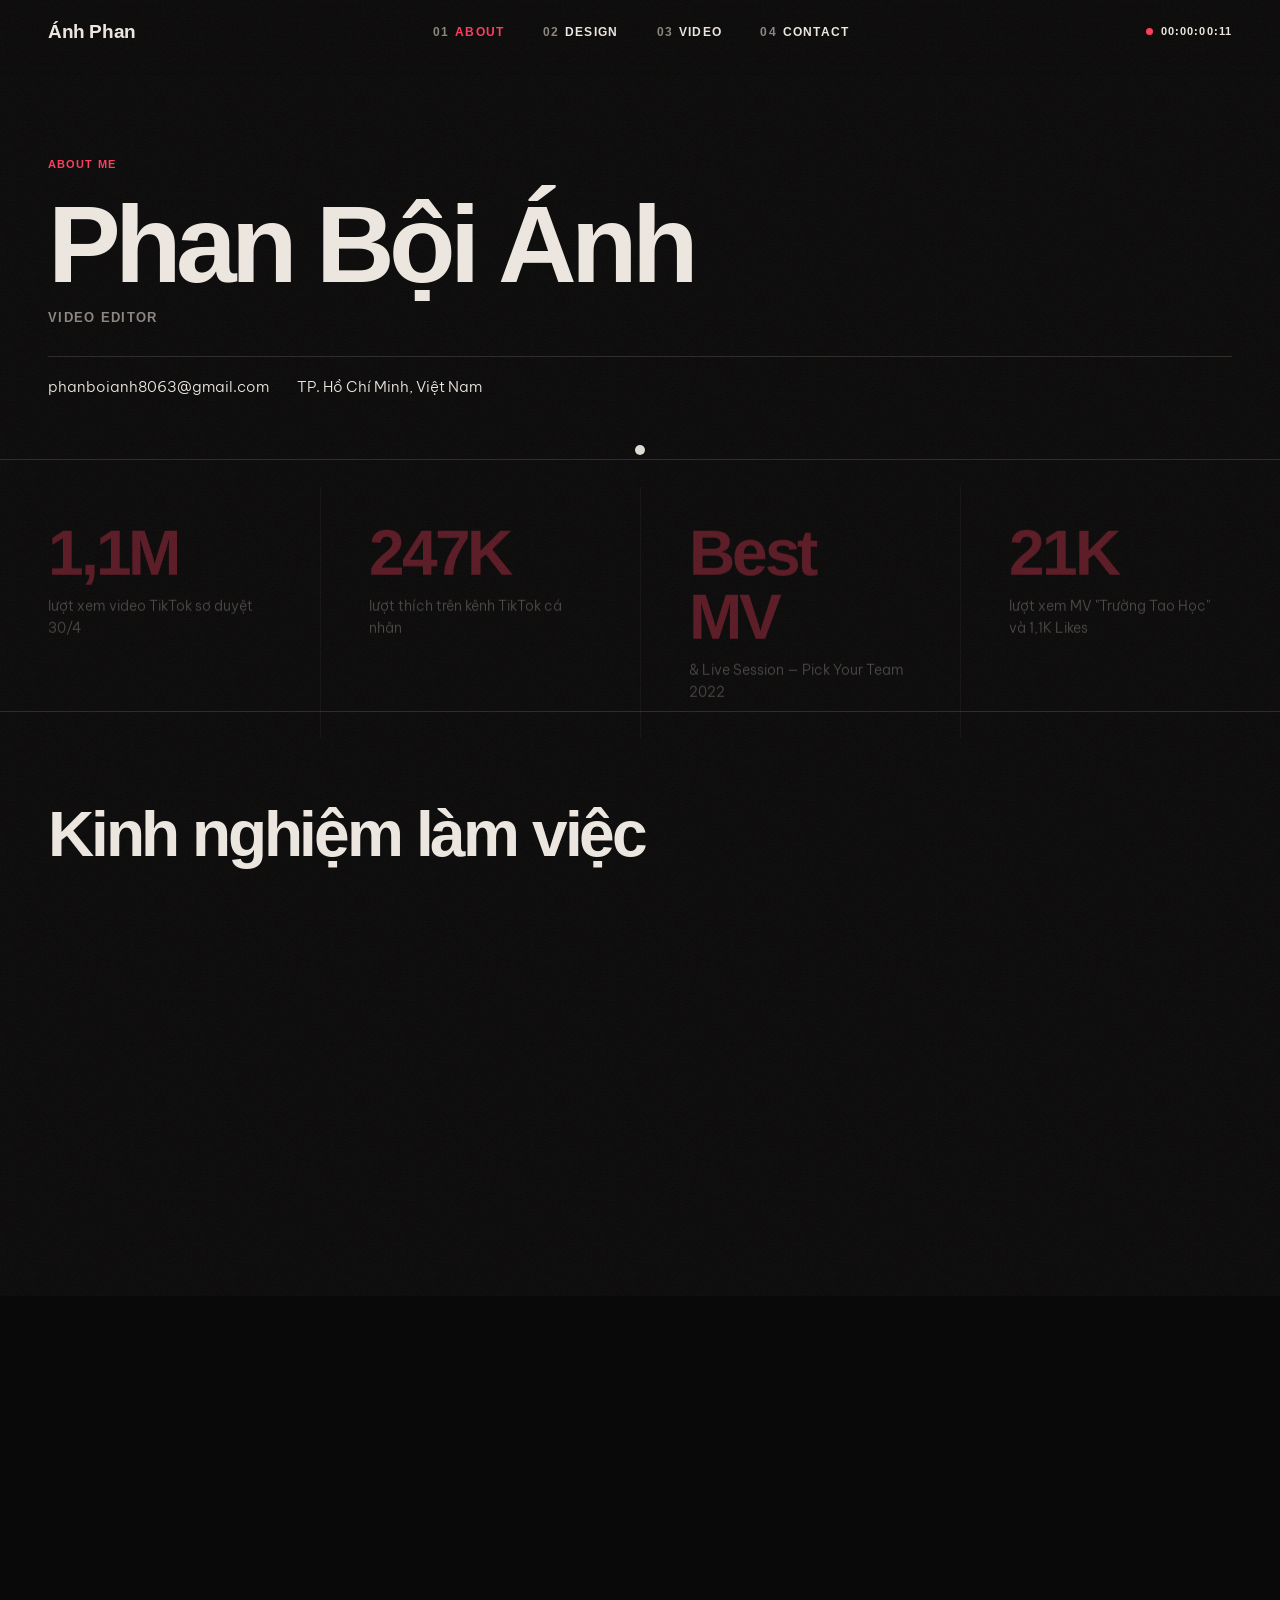
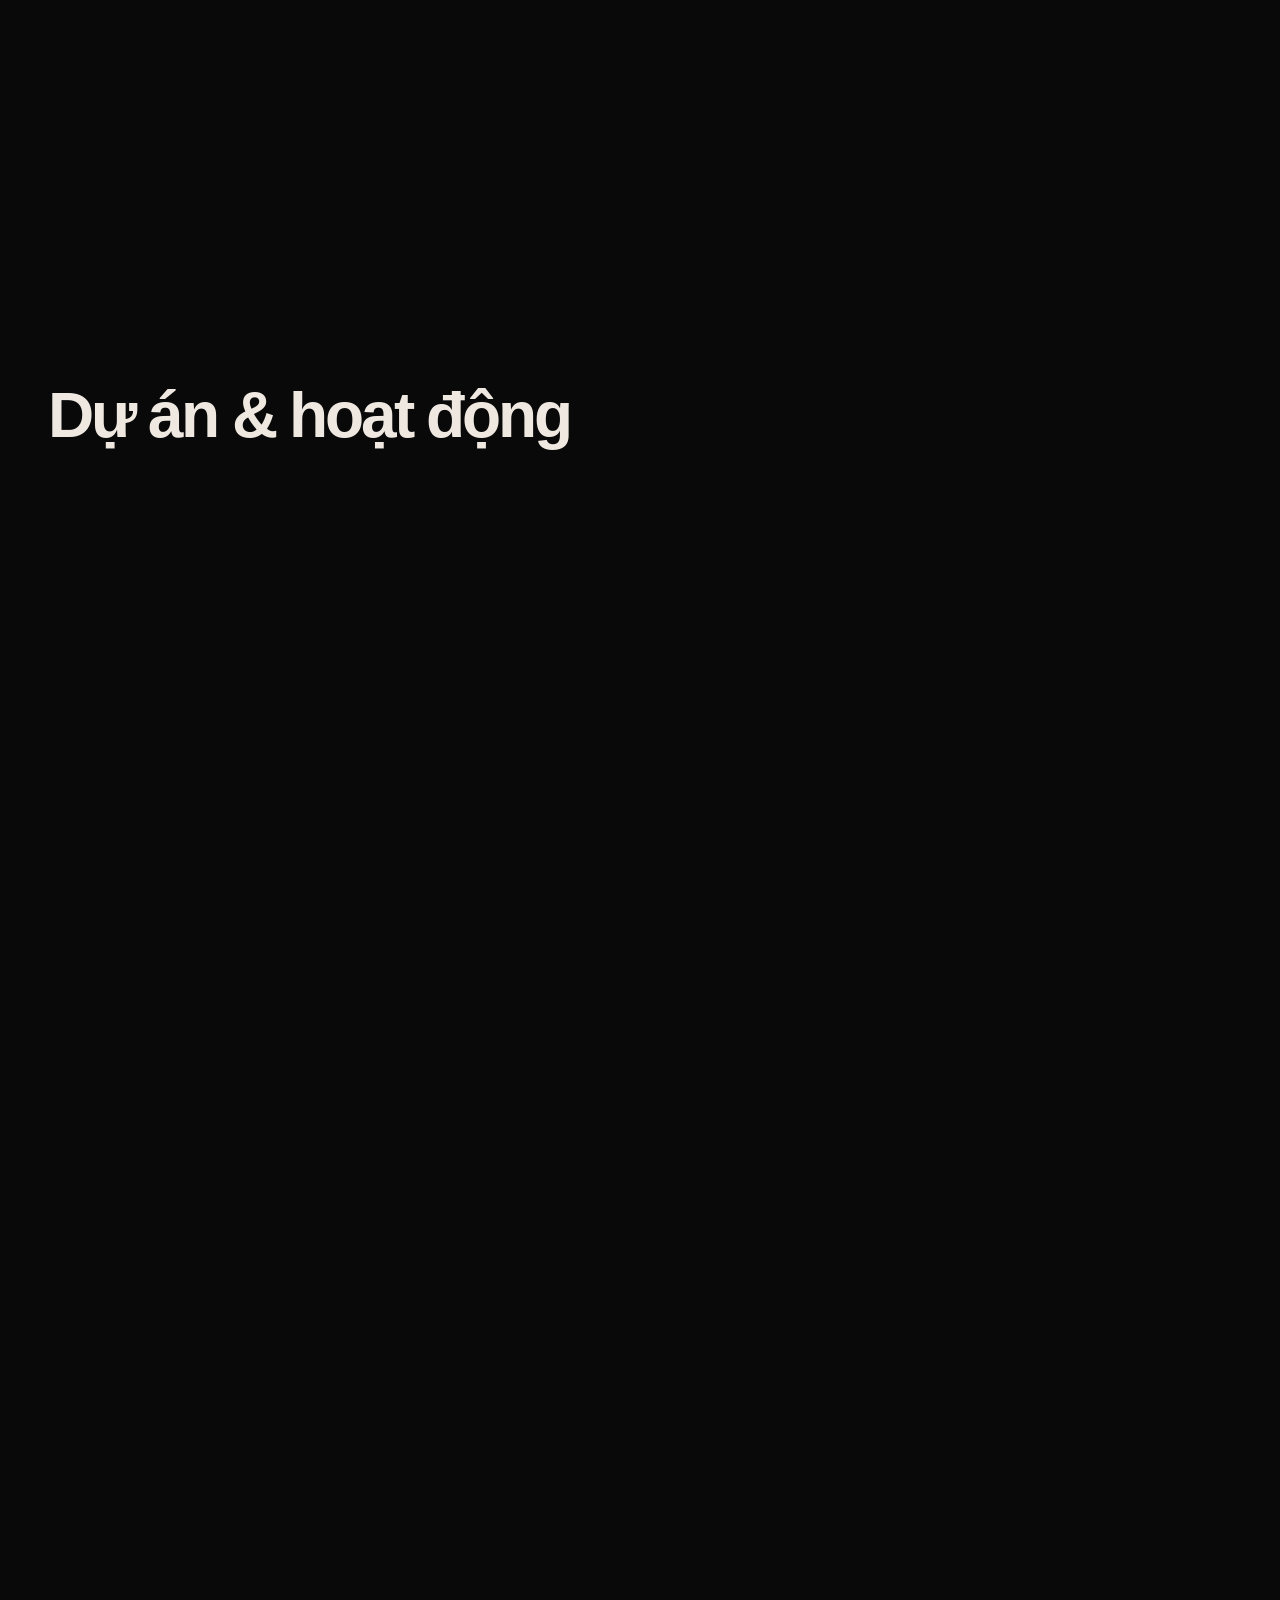
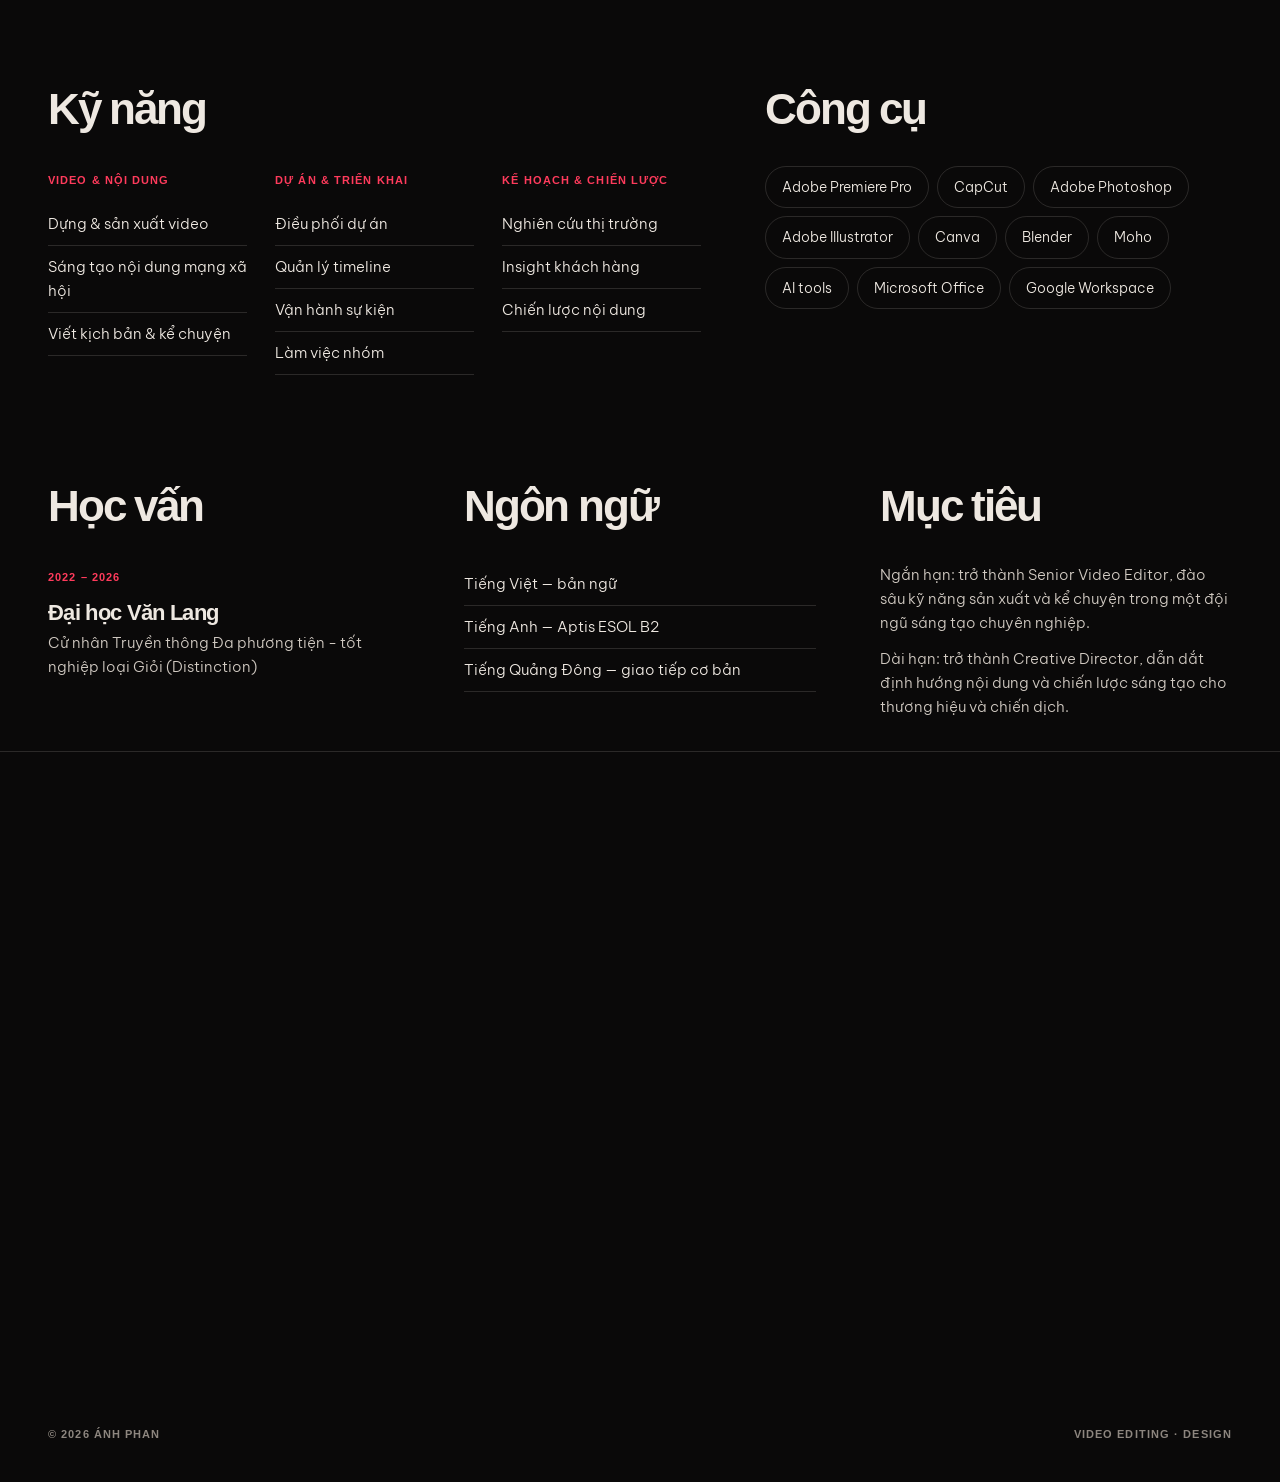
==== about.html @ 64e9e036 "Portfolio website: About, Design, Video và Trình chỉnh sửa Co-Authored-By: Claude Opus 5.5 <noreply@" ====
<!doctype html>
<meta charset="utf-8">
<title>About</title>
<!-- Trang About đã chuyển thành trang đầu (index.html) -->
<meta http-equiv="refresh" content="0; url=index.html">
<a href="index.html">Mở trang About</a>
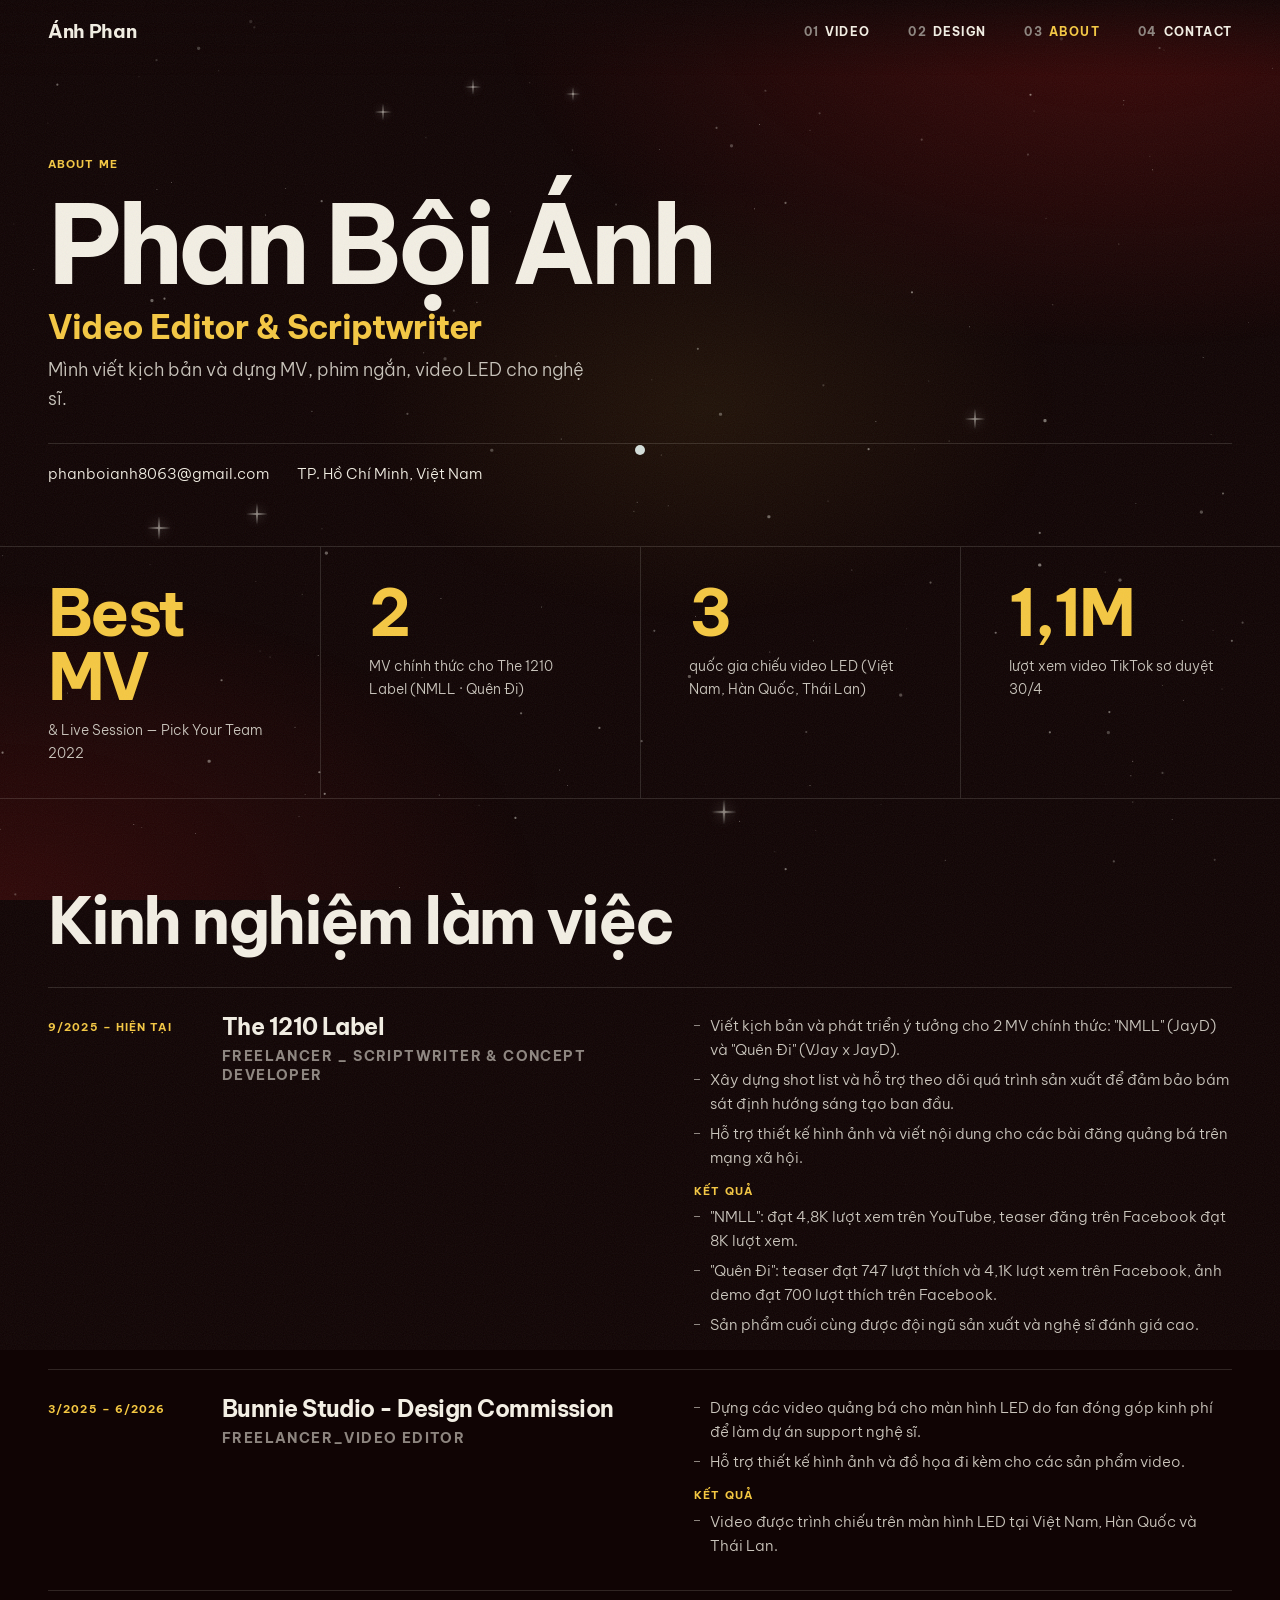
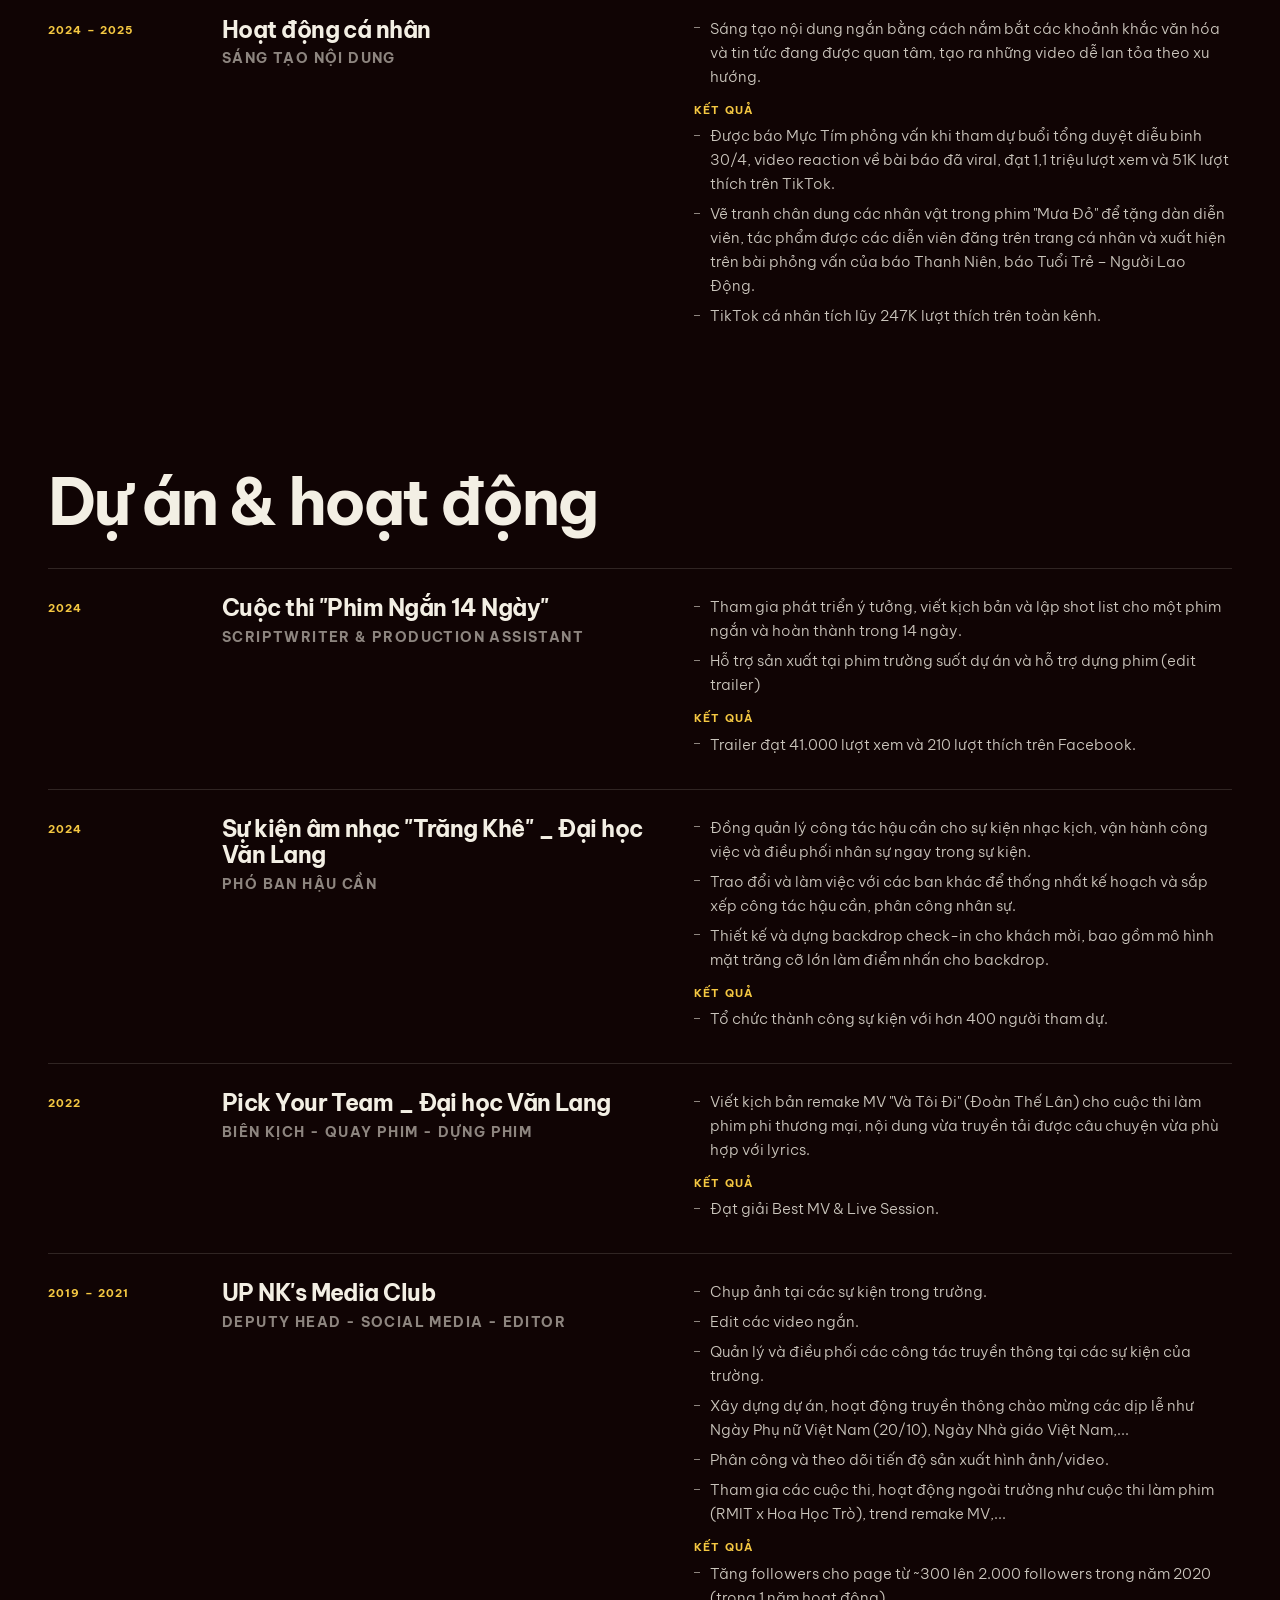
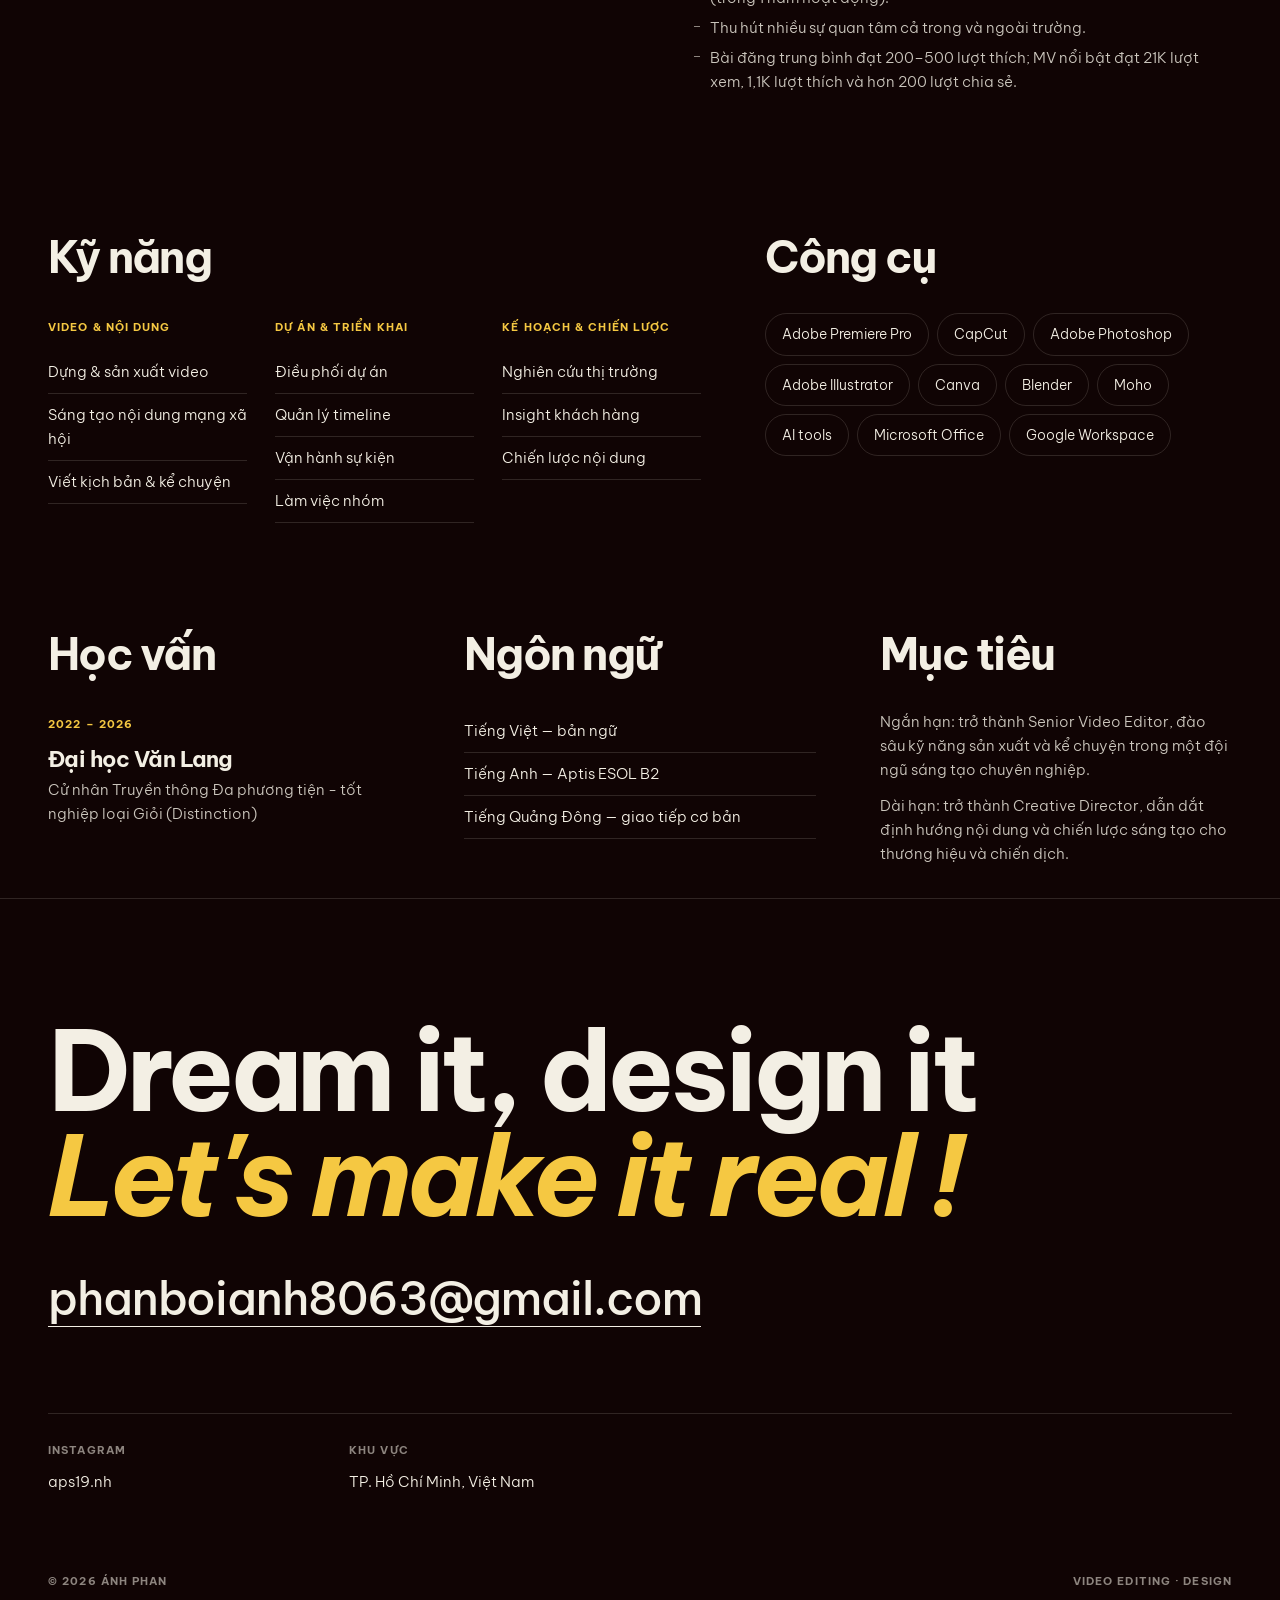
==== commit 47cbc0ef: "Video làm trang đầu, About (CV) xếp sau; nghề to rõ, vai trò trên thẻ video Co-Authored-By: Claude O" ====
--- a/about.html
+++ b/about.html
@@ -1,6 +1,84 @@
 <!doctype html>
+<html lang="vi" data-site>
+<head>
 <meta charset="utf-8">
+<meta name="viewport" content="width=device-width, initial-scale=1">
 <title>About</title>
-<!-- Trang About đã chuyển thành trang đầu (index.html) -->
-<meta http-equiv="refresh" content="0; url=index.html">
-<a href="index.html">Mở trang About</a>
+<meta name="description" content="Portfolio video editing, sản xuất nội dung và thiết kế.">
+<link rel="preconnect" href="https://fonts.googleapis.com">
+<link rel="preconnect" href="https://fonts.gstatic.com" crossorigin>
+<link href="https://fonts.googleapis.com/css2?family=Arimo:wght@400;500;600;700&family=Be+Vietnam+Pro:wght@300;400;500&display=swap&subset=vietnamese" rel="stylesheet">
+<link rel="stylesheet" href="site.css?v=202610262142">
+<!-- nội dung + màu/font chọn trong Trình chỉnh sửa: nạp sớm để trang không bị nháy màu -->
+<script src="noi-dung.js?v=202610262142"></script>
+<script src="giao-dien.js?v=202610262142"></script>
+</head>
+<body data-page="about">
+
+<!-- Menu: Video là trang đầu tiên (index.html) → Design → About (CV) → Contact -->
+<header class="nav">
+  <a href="index.html" class="logo" id="logo"></a>
+  <nav>
+    <a href="index.html"><i>01</i>Video</a>
+    <a href="design.html"><i>02</i>Design</a>
+    <a href="about.html" class="on"><i>03</i>About</a>
+    <a href="#contact"><i>04</i>Contact</a>
+  </nav>
+</header>
+
+<!-- Thông tin chung: tên, vai trò, giới thiệu, ảnh chân dung (nội dung lấy từ noi-dung.js → about) -->
+<section class="ab-hero">
+  <div class="ab-intro">
+    <span class="mono crumb">About me</span>
+    <h1 id="ab-name"></h1>
+    <p class="ab-role" id="ab-role"></p>
+    <p class="ab-line" id="ab-line"></p>
+    <div class="ab-sum" id="ab-sum"></div>
+    <div class="ab-contact" id="ab-contact"></div>
+  </div>
+  <figure class="ab-photo" id="ab-photo"></figure>
+</section>
+
+<div class="ab-nums" id="ab-nums"></div>
+
+<section class="ab-sec">
+  <h2 class="ab-h">Kinh nghiệm làm việc</h2>
+  <div id="ab-exp"></div>
+</section>
+
+<section class="ab-sec">
+  <h2 class="ab-h">Dự án &amp; hoạt động</h2>
+  <div id="ab-act"></div>
+</section>
+
+<section class="ab-sec ab-grid">
+  <div>
+    <h2 class="ab-h">Kỹ năng</h2>
+    <div class="ab-skills" id="ab-skills"></div>
+  </div>
+  <div>
+    <h2 class="ab-h">Công cụ</h2>
+    <ul class="ab-tools" id="ab-tools"></ul>
+  </div>
+</section>
+
+<section class="ab-sec ab-grid three">
+  <div><h2 class="ab-h">Học vấn</h2><div class="ab-edu" id="ab-edu"></div></div>
+  <div><h2 class="ab-h">Ngôn ngữ</h2><ul class="ab-list" id="ab-lang"></ul></div>
+  <div><h2 class="ab-h">Mục tiêu</h2><div class="ab-goal" id="ab-goal"></div></div>
+</section>
+
+
+<!-- Liên hệ (cuối mọi trang) -->
+<section id="contact">
+  <h2 class="big" data-reveal><span id="c1"></span><br><em id="c2"></em></h2>
+  <a class="mail" id="mail" data-reveal></a>
+  <div class="links" id="links" data-reveal></div>
+  <footer class="site mono"><span id="copy"></span><span>Video editing · Design</span></footer>
+</section>
+
+<div class="cursor" id="cursor"><b>XEM</b></div>
+
+<script src="site.js?v=202610262142"></script>
+</body>
+</html>
--- a/site.css
+++ b/site.css
@@ -0,0 +1,315 @@
+/* ===== PORTFOLIO — phong cách A "Cinema": nền đen, tiêu đề Arimo lớn, phim nhựa =====
+   Dùng chung cho index.html (trang chủ) và design.html (trang từng mục Design). */
+/* Màu, font và cỡ chữ đổi được trong Trình chỉnh sửa → tab "Giao diện" (giao-dien.js ghi đè các biến này).
+   Giá trị dưới đây là bộ màu mặc định "Cinema". */
+:root {
+  --bg: #0a0909;
+  --bg-rgb: 10, 9, 9;
+  --ink: #eee8e1;
+  --ink-rgb: 238, 232, 225;
+  --ink2: #d6cfc7;      /* chữ phụ, sáng vừa */
+  --mute: #8d867f;
+  --line: rgba(var(--ink-rgb), .14);
+  --card: var(--card);      /* ô nền tối hơn/sáng hơn nền một chút */
+  --strip: #000;        /* dải phim */
+  --sprocket: var(--sprocket);  /* lỗ dải phim */
+  --accent: #ff3b5c;
+  --ts: 1;              /* hệ số cỡ tiêu đề */
+  --tw: 700;            /* độ đậm tiêu đề */
+  --tls: 1;             /* hệ số khoảng cách chữ tiêu đề (font có chân thì nới ra) */
+  --title: 'Arimo', 'Helvetica Neue', Arial, sans-serif;
+  --sans: 'Be Vietnam Pro', system-ui, sans-serif;
+  --mono: 'Arimo', 'Helvetica Neue', Arial, sans-serif; /* nhãn nhỏ in hoa: chữ không chân, nét đậm */
+  --ease: cubic-bezier(.16, 1, .3, 1);
+  --pad: clamp(16px, 4vw, 48px);
+}
+* { box-sizing: border-box; margin: 0; padding: 0; }
+html { scroll-behavior: smooth; }
+html.lock { overflow: hidden; }
+body { background: var(--bg); color: var(--ink); font: 300 16px/1.6 var(--sans); overflow-x: hidden; }
+a { color: inherit; text-decoration: none; }
+button { font: inherit; color: inherit; background: none; border: 0; cursor: pointer; }
+img, video { display: block; width: 100%; }
+.mono { font: 700 11px/1.4 var(--mono); letter-spacing: .1em; text-transform: uppercase; font-variant-numeric: tabular-nums; }
+
+/* hạt phim phủ toàn trang */
+body::after {
+  content: ''; position: fixed; inset: -50%; z-index: 90; pointer-events: none; opacity: .07;
+  background: url("data:image/svg+xml,%3Csvg xmlns='http://www.w3.org/2000/svg' width='200' height='200'%3E%3Cfilter id='n'%3E%3CfeTurbulence type='fractalNoise' baseFrequency='.9' numOctaves='2'/%3E%3C/filter%3E%3Crect width='100%25' height='100%25' filter='url(%23n)'/%3E%3C/svg%3E");
+  animation: grain .9s steps(4) infinite;
+}
+@keyframes grain { 0% { transform: translate(0, 0) } 25% { transform: translate(-3%, 2%) } 50% { transform: translate(2%, -3%) } 75% { transform: translate(-2%, -1%) } }
+
+/* ---------- hiệu ứng nền (tab Giao diện → Hiệu ứng nền) ---------- */
+.cosmos { display: none; position: fixed; inset: 0; z-index: -1; pointer-events: none; overflow: hidden; }
+[data-fx="gradient"] .cosmos, [data-fx="vutru"] .cosmos { display: block;
+  background: radial-gradient(70% 55% at 88% 0%, rgba(var(--g2-rgb), .75), transparent 70%),
+              radial-gradient(60% 50% at 0% 100%, rgba(var(--g2-rgb), .5), transparent 70%),
+              radial-gradient(40% 35% at 55% 45%, rgba(var(--acc-rgb), .07), transparent 70%); }
+.cosmos i, .cosmos b { display: none; }
+/* toàn bộ sao: độ sáng chọn trong Giao diện (--sao) × mờ dần khi cuộn (--fade) */
+.cosmos .sky { position: absolute; inset: 0; opacity: calc(var(--sao, .5) * var(--fade, 1)); transition: opacity .5s; }
+[data-fx="vutru"] .cosmos i { display: block; position: absolute; left: 0; top: 0; width: 1px; height: 1px; border-radius: 50%; animation: twinkle 4s ease-in-out infinite alternate; }
+[data-fx="vutru"] .cosmos .s2 { animation-duration: 6s; animation-delay: -2s; }
+[data-fx="vutru"] .cosmos .s3 { animation-duration: 3.2s; animation-delay: -1s; }
+@keyframes twinkle { from { opacity: .35 } to { opacity: 1 } }
+/* ngôi sao 4 cánh lấp lánh như trong portfolio PDF */
+[data-fx="vutru"] .cosmos b { display: block; position: absolute; width: 22px; height: 22px; transform: scale(var(--z));
+  background: radial-gradient(circle, rgba(var(--ink-rgb), 1) 0 8%, rgba(var(--ink-rgb), .0) 9%),
+              linear-gradient(rgba(var(--ink-rgb), 0), rgba(var(--ink-rgb), .95) 50%, rgba(var(--ink-rgb), 0)) center / 2px 100% no-repeat,
+              linear-gradient(90deg, rgba(var(--ink-rgb), 0), rgba(var(--ink-rgb), .95) 50%, rgba(var(--ink-rgb), 0)) center / 100% 2px no-repeat;
+  filter: drop-shadow(0 0 6px rgba(var(--ink-rgb), .8)); animation: sparkle var(--d) ease-in-out infinite; }
+@keyframes sparkle { 0%, 100% { opacity: 0; transform: scale(calc(var(--z) * .4)) rotate(0deg) } 50% { opacity: 1; transform: scale(var(--z)) rotate(45deg) } }
+/* ---------- thanh menu ---------- */
+.nav {
+  position: fixed; inset: 0 0 auto; z-index: 50; display: flex; align-items: center; justify-content: space-between;
+  padding: 22px var(--pad) 34px; background: linear-gradient(rgba(var(--bg-rgb), .9), rgba(var(--bg-rgb), 0));
+}
+.logo { font: var(--tw) 19px/1 var(--title); letter-spacing: calc(-.02em * var(--tls)); }
+.nav nav { display: flex; gap: clamp(14px, 3vw, 40px); }
+.nav nav a { font: 700 12px/1 var(--mono); letter-spacing: .1em; text-transform: uppercase; }
+.nav nav a i { font-style: normal; color: var(--mute); margin-right: 6px; }
+.nav nav a.on { color: var(--accent); }
+
+/* ---------- tiêu đề mỗi phần ---------- */
+.sec-head { display: flex; justify-content: space-between; align-items: end; padding: 0 var(--pad); margin-bottom: 40px; gap: 20px; }
+.sec-head h2 { font: var(--tw) calc(clamp(52px, 10vw, 156px) * var(--ts))/.88 var(--title); letter-spacing: calc(-.055em * var(--tls)); }
+.sec-head h2 sup { font: 700 14px var(--mono); color: var(--accent); vertical-align: top; margin-left: 8px; letter-spacing: 0; }
+.sec-head p { max-width: 300px; color: var(--mute); font-size: 14px; }
+
+/* ---------- DESIGN trên trang chủ: 4 khung phim = 4 mục ---------- */
+#design-home { padding: 150px 0 100px; }
+.strip { position: relative; padding: 34px var(--pad); background: var(--strip); }
+.strip::before, .strip::after { content: ''; position: absolute; left: 0; right: 0; height: 12px; background: repeating-linear-gradient(90deg, transparent 0 14px, var(--sprocket) 14px 26px); }
+.strip::before { top: 11px; } .strip::after { bottom: 11px; }
+[data-vien="mau"] .strip::before, [data-vien="mau"] .strip::after, [data-vien="khong"] .strip::before, [data-vien="khong"] .strip::after { display: none; }
+[data-vien="mau"] .strip { padding: 18px var(--pad); }
+[data-vien="khong"] .strip { background: none; padding: 0 var(--pad); }
+.cats { display: grid; grid-template-columns: repeat(4, minmax(0, 1fr)); gap: 14px; }
+.cat { position: relative; display: block; aspect-ratio: var(--cat-ratio, 3 / 4.3); overflow: hidden; background: var(--card); }
+.cat img, .cat video { position: absolute; inset: 0; height: 100%; object-fit: cover; filter: saturate(.8) brightness(.72); transition: transform 1.4s var(--ease), filter .8s; }
+.cat:hover img, .cat:hover video { transform: scale(1.06); filter: saturate(1.05) brightness(.92); }
+.cat .no { position: absolute; top: 12px; left: 14px; z-index: 1; color: #fff; opacity: .8; }
+.cat .meta { position: absolute; inset: auto 0 0; z-index: 1; padding: 60px 18px 18px; background: linear-gradient(transparent, rgba(0, 0, 0, .88)); }
+.cat h3 { font: var(--tw) calc(clamp(24px, 2.3vw, 36px) * var(--ts))/1 var(--title); letter-spacing: calc(-.035em * var(--tls)); }
+.cat p { margin-top: 8px; font-size: 13px; line-height: 1.45; color: var(--ink2); }
+.cat .foot { display: flex; justify-content: space-between; margin-top: 14px; padding-top: 10px; border-top: 1px solid rgba(255, 255, 255, .18); color: var(--mute); }
+.cat .foot b { font-weight: 400; color: var(--ink); transition: transform .5s var(--ease); }
+.cat:hover .foot b { transform: translateX(6px); }
+.cat.empty .meta { background: none; }
+
+/* ---------- VIDEO: lưới video tự chạy ---------- */
+#video { padding: 130px 0 120px; }
+/* dòng "Tên — Nghề" ở đầu trang Video (trang đầu tiên của web) */
+.who { padding: 0 var(--pad); margin-bottom: 26px; font-size: clamp(16px, 1.5vw, 21px); color: var(--ink2); }
+.who b { color: var(--accent); font-weight: 600; }
+.who span { display: block; margin-top: 4px; font-size: .82em; color: var(--mute); }
+.vgrid { display: grid; grid-template-columns: repeat(2, minmax(0, 1fr)); gap: 56px 24px; padding: 0 var(--pad); }
+.vcard { cursor: pointer; }
+.vcard .scr { position: relative; aspect-ratio: 16 / 9; overflow: hidden; background: #000; }
+.vcard .scr video, .vcard .scr img { height: 100%; object-fit: cover; transition: transform 1.2s var(--ease); }
+.vcard:hover .scr video { transform: scale(1.035); }
+.vcard .idx { position: absolute; top: 12px; left: 14px; color: #fff; display: flex; gap: 8px; align-items: center; text-shadow: 0 1px 4px rgba(0, 0, 0, .7); }
+.vcard .idx::before { content: ''; width: 6px; height: 6px; border-radius: 50%; background: var(--accent); }
+.vcard .tc { position: absolute; right: 12px; bottom: 10px; color: #fff; background: rgba(0, 0, 0, .55); padding: 4px 8px; }
+.vcard .play { position: absolute; left: 50%; top: 50%; width: 64px; height: 64px; margin: -32px 0 0 -32px; border-radius: 50%; border: 1px solid rgba(255, 255, 255, .8); display: grid; place-items: center; color: #fff; background: rgba(0, 0, 0, .25); backdrop-filter: blur(6px); opacity: 0; transform: scale(.8); transition: .5s var(--ease); }
+.vcard:hover .play { opacity: 1; transform: none; }
+.vcard .info { display: flex; justify-content: space-between; align-items: start; gap: 16px; padding-top: 16px; }
+.vcard h3 { font: var(--tw) calc(clamp(24px, 2.6vw, 38px) * var(--ts))/1.05 var(--title); letter-spacing: calc(-.035em * var(--tls)); transition: color .4s; }
+.vcard:hover h3 { color: var(--accent); }
+.vcard .info p { margin-top: 8px; font-size: 14px; color: var(--mute); }
+.vcard .info .role { color: var(--accent); font-size: 10.5px; margin-top: 10px; }
+.vcard .kind { color: var(--mute); text-align: right; flex: none; max-width: 40%; }
+
+/* ---------- CONTACT ---------- */
+#contact { padding: 120px var(--pad) 40px; border-top: 1px solid var(--line); }
+.big { font: var(--tw) calc(clamp(44px, 8.6vw, 132px) * var(--ts))/.95 var(--title); letter-spacing: calc(-.05em * var(--tls)); }
+.big em { color: var(--accent); }
+.mail { display: inline-block; margin-top: 44px; font: 500 clamp(24px, 3.6vw, 50px)/1.1 var(--title); letter-spacing: calc(-.03em * var(--tls)); position: relative; }
+.mail::after { content: ''; position: absolute; left: 0; right: 0; bottom: -4px; height: 1px; background: currentColor; transform-origin: right; transition: transform .7s var(--ease); }
+.mail:hover::after { transform: scaleX(0); }
+.links { display: grid; grid-template-columns: repeat(4, 1fr); gap: 20px; margin-top: 90px; padding-top: 22px; border-top: 1px solid var(--line); }
+.links a, .links span:not(.mono) { display: block; font-size: 15px; margin-top: 8px; }
+.links a:hover { color: var(--accent); }
+.links .mono { color: var(--mute); }
+footer.site { display: flex; justify-content: space-between; margin-top: 80px; color: var(--mute); }
+
+/* ---------- Bố cục "case study": chữ một bên, ảnh/video một bên ----------
+   Dùng cho trang chi tiết video (bảng trượt lên) và từng sản phẩm trong trang Design. */
+.p-body { display: grid; grid-template-columns: minmax(0, 1.55fr) minmax(280px, 1fr); column-gap: clamp(24px, 4vw, 64px); }
+.p-m { grid-column: 1; margin-bottom: 16px; }
+/* Xếp dọc: mỗi ảnh đúng tỉ lệ gốc, không đóng khung đen; ảnh nhỏ giữ đúng cỡ, không phóng to bị mờ */
+.p-m > img, .p-m > video { width: auto; max-width: 100%; height: auto; margin: 0 auto; }
+.p-m > video { width: 100%; background: #000; }
+
+/* Trình chiếu: khung cố định 16:10, lướt ← → ; ảnh khác tỉ lệ thì nền là chính ảnh đó làm mờ thay vì viền đen */
+.g-frame { position: relative; overflow: hidden; background: var(--card); }
+.g-track { display: flex; overflow-x: auto; scroll-snap-type: x mandatory; scrollbar-width: none; overscroll-behavior-x: contain; }
+.g-track::-webkit-scrollbar { display: none; }
+.g-slide { position: relative; flex: 0 0 100%; aspect-ratio: var(--ratio, 16 / 10); max-height: 82svh; scroll-snap-align: start; overflow: hidden; display: grid; place-items: center; }
+.g-slide .g-bg { position: absolute; inset: -8%; width: 116%; height: 116%; object-fit: cover; filter: blur(28px) brightness(.45) saturate(1.2); }
+.g-slide > img:not(.g-bg), .g-slide > video { position: relative; width: 100%; height: 100%; object-fit: contain; }
+.g-arrow { position: absolute; top: 50%; width: 48px; height: 48px; margin-top: -24px; border-radius: 50%; background: rgba(var(--bg-rgb), .55); border: 1px solid rgba(var(--ink-rgb), .3); backdrop-filter: blur(6px); font-size: 18px; transition: background .3s, color .3s; z-index: 2; }
+.g-arrow:hover { background: var(--ink); color: var(--bg); }
+.g-prev { left: 14px; } .g-next { right: 14px; }
+.g-count { position: absolute; right: 14px; bottom: 12px; padding: 5px 9px; background: rgba(var(--bg-rgb), .6); z-index: 2; }
+.g-thumbs { display: flex; gap: 8px; margin-top: 10px; overflow-x: auto; scrollbar-width: none; }
+.g-thumbs::-webkit-scrollbar { display: none; }
+.g-thumbs button { flex: none; width: 76px; height: 52px; overflow: hidden; opacity: .45; border: 1px solid transparent; transition: opacity .3s, border-color .3s; display: grid; place-items: center; background: var(--card); }
+.g-thumbs button.on, .g-thumbs button:hover { opacity: 1; border-color: var(--ink); }
+.g-thumbs img { width: 100%; height: 100%; object-fit: cover; }
+
+/* "Phủ kín": ảnh lấp đầy khung theo tỉ lệ đã chọn, cắt bớt mép; --focus = giữ phần trên / giữa / dưới */
+.phu .g-slide > img:not(.g-bg), .phu .g-slide > video { object-fit: cover; object-position: 50% var(--focus, center); }
+.p-m.phu > img, .p-m.phu > video, .g-grid.phu img, .g-grid.phu video { width: 100%; aspect-ratio: var(--ratio); object-fit: cover; object-position: 50% var(--focus, center); }
+
+/* Ảnh đã cắt riêng: khung đúng tỉ lệ vùng cắt, ảnh gốc nằm bên trong được dịch/phóng (style tính sẵn trong giao-dien.js) */
+.crop { position: relative; overflow: hidden; max-width: 100%; max-height: 100%; margin: 0 auto; }
+.crop img, .crop video { position: absolute; max-width: none; height: auto !important; aspect-ratio: auto !important; object-fit: fill !important; transform: none !important; }
+
+/* Lưới 2 cột: ảnh giữ tỉ lệ gốc, xếp so le như Pinterest */
+.g-grid { columns: 2; column-gap: 12px; }
+.g-grid figure { break-inside: avoid; margin-bottom: 12px; overflow: hidden; }
+.p-m { overflow: hidden; } /* ảnh phóng to khi cắt riêng không tràn ra ngoài */
+.g-grid img, .g-grid video { width: 100%; height: auto; }
+.g-grid figure.full { column-span: all; margin-top: 2px; }
+.yt { position: relative; aspect-ratio: 16 / 9; }
+.yt iframe { position: absolute; inset: 0; width: 100%; height: 100%; border: 0; }
+.p-t { grid-column: 2; grid-row: 1 / span 60; }
+.p-t .in { position: sticky; top: 90px; padding-bottom: 40px; }
+.p-t .kick { color: var(--accent); }
+.p-t h2 { font: var(--tw) calc(clamp(38px, 4.8vw, 74px) * var(--ts))/.98 var(--title); letter-spacing: calc(-.045em * var(--tls)); margin: 14px 0 26px; }
+.p-desc p { font-size: 16px; line-height: 1.75; color: var(--ink2); margin-bottom: 14px; max-width: 52ch; }
+.p-cred { margin-top: 30px; border-top: 1px solid var(--line); }
+.p-cred div { display: grid; grid-template-columns: 110px 1fr; gap: 14px; padding: 12px 0; border-bottom: 1px solid var(--line); font-size: 14px; }
+.p-cred dt { color: var(--mute); }
+.p-links { display: flex; flex-wrap: wrap; gap: 10px; margin-top: 26px; }
+.p-link { display: inline-flex; padding: 12px 20px; border: 1px solid var(--ink); border-radius: 99px; transition: background .3s, color .3s; }
+.p-link:hover { background: var(--ink); color: var(--bg); }
+
+/* bảng trượt lên khi bấm vào một video */
+.panel { position: fixed; inset: 0; z-index: 80; background: var(--bg); overflow-y: auto; overscroll-behavior: contain; transform: translateY(100%); visibility: hidden; transition: transform .8s var(--ease), visibility 0s .8s; }
+.panel.open { transform: none; visibility: visible; transition: transform .8s var(--ease); }
+.panel .p-body { padding: 0 var(--pad); }
+.p-top { position: sticky; top: 0; z-index: 3; display: flex; justify-content: space-between; align-items: center; padding: 20px var(--pad) 30px; background: linear-gradient(rgba(var(--bg-rgb), .95), rgba(var(--bg-rgb), 0)); }
+.p-top .mono { color: var(--mute); }
+.p-close { display: inline-flex; align-items: center; gap: 10px; }
+.p-close b { font: 300 26px/1 var(--sans); }
+.p-nav { display: grid; grid-template-columns: 1fr 1fr; margin-top: 70px; border-top: 1px solid var(--line); }
+.p-nav button, .p-nav a { text-align: left; padding: 30px var(--pad) 40px; transition: background .3s; }
+.p-nav > * + * { text-align: right; border-left: 1px solid var(--line); }
+.p-nav > *:hover { background: var(--card); }
+.p-nav b { display: block; font: var(--tw) calc(clamp(22px, 3.2vw, 42px) * var(--ts))/1.05 var(--title); letter-spacing: calc(-.035em * var(--tls)); margin-top: 10px; }
+.p-nav .mono { color: var(--mute); }
+
+/* ---------- TRANG MỤC DESIGN (design.html) ---------- */
+.subnav { position: sticky; top: 64px; z-index: 30; display: flex; align-items: center; gap: 8px; margin-top: 84px; padding: 14px var(--pad) 20px; overflow-x: auto; scrollbar-width: none; background: linear-gradient(rgba(var(--bg-rgb), .94), rgba(var(--bg-rgb), .94) 75%, rgba(var(--bg-rgb), 0)); }
+.subnav::-webkit-scrollbar { display: none; }
+.subnav .back { flex: none; color: var(--mute); margin-right: 10px; transition: color .3s; }
+.subnav .back:hover { color: var(--ink); }
+.subnav .tab { flex: none; padding: 12px 20px; font-size: 12px; border: 1px solid var(--line); border-radius: 99px; transition: border-color .3s, background .3s, color .3s; }
+.subnav .tab:hover { border-color: var(--ink); }
+.subnav .tab.on { background: var(--ink); color: var(--bg); border-color: var(--ink); }
+.subnav .tab i { font-style: normal; opacity: .55; margin-left: 6px; }
+.cat-hero { padding: 44px var(--pad) 40px; }
+.cat-hero .crumb { color: var(--accent); }
+.cat-hero h1 { font: var(--tw) calc(clamp(56px, 11vw, 176px) * var(--ts))/.9 var(--title); letter-spacing: calc(-.055em * var(--tls)); margin: 16px 0 22px; }
+.cat-hero p { max-width: 520px; color: var(--ink2); font-size: 17px; }
+.work { padding: 70px var(--pad) 40px; border-top: 1px solid var(--line); scroll-margin-top: 150px; }
+.work .num { color: var(--mute); display: block; margin-bottom: 26px; }
+.none { padding: 80px var(--pad); color: var(--mute); border-top: 1px solid var(--line); }
+.cat-next { display: block; padding: 70px var(--pad); border-top: 1px solid var(--line); transition: background .4s; }
+.cat-next:hover { background: var(--card); }
+.cat-next .mono { color: var(--mute); }
+.cat-next b { display: block; font: var(--tw) calc(clamp(44px, 8vw, 124px) * var(--ts))/.92 var(--title); letter-spacing: calc(-.05em * var(--tls)); margin-top: 14px; }
+.cat-next b span { color: var(--accent); }
+.mini-contact { padding: 70px var(--pad) 40px; border-top: 1px solid var(--line); }
+.mini-contact .big { font-size: clamp(40px, 6.4vw, 92px); }
+
+/* ---------- TRANG ABOUT (about.html) ---------- */
+.ab-hero { display: grid; grid-template-columns: minmax(0, 1.5fr) minmax(0, 1fr); gap: clamp(28px, 5vw, 80px); align-items: end; padding: 150px var(--pad) 60px; }
+.ab-hero .crumb { color: var(--accent); }
+.ab-hero h1 { font: var(--tw) calc(clamp(52px, 8.5vw, 136px) * var(--ts))/.92 var(--title); letter-spacing: calc(-.055em * var(--tls)); margin: 18px 0 14px; }
+.ab-role { font: var(--tw) calc(clamp(22px, 2.6vw, 38px) * var(--ts))/1.15 var(--title); letter-spacing: calc(-.03em * var(--tls)); color: var(--accent); }
+.ab-line { margin-top: 10px; max-width: 46ch; font-size: clamp(16px, 1.4vw, 20px); color: var(--ink2); }
+.ab-sum { margin-top: 30px; max-width: 58ch; }
+.ab-hero:not(:has(.ab-photo)) { grid-template-columns: 1fr; } /* chưa có ảnh chân dung thì phần chữ trải rộng */
+.ab-sum p { font-size: clamp(17px, 1.5vw, 21px); line-height: 1.6; color: var(--ink2); margin-bottom: 12px; }
+.ab-contact { display: flex; flex-wrap: wrap; gap: 10px 28px; margin-top: 28px; padding-top: 18px; border-top: 1px solid var(--line); font-size: 15px; }
+.ab-contact a:hover { color: var(--accent); }
+.ab-photo { aspect-ratio: 4 / 5; overflow: hidden; background: var(--card); }
+.ab-photo img { height: 100%; object-fit: cover; filter: grayscale(.2); }
+.ab-nums { display: grid; grid-template-columns: repeat(4, minmax(0, 1fr)); border-top: 1px solid var(--line); border-bottom: 1px solid var(--line); }
+.ab-nums div { padding: 34px var(--pad); border-left: 1px solid var(--line); }
+.ab-nums div:first-child { border-left: 0; }
+.ab-nums b { display: block; font: var(--tw) calc(clamp(40px, 5vw, 76px) * var(--ts))/1 var(--title); letter-spacing: calc(-.05em * var(--tls)); color: var(--accent); }
+.ab-nums span { display: block; margin-top: 10px; font-size: 14px; color: var(--ink2); max-width: 24ch; }
+.ab-sec { padding: 90px var(--pad) 20px; }
+.ab-h { font: var(--tw) calc(clamp(36px, 5vw, 72px) * var(--ts))/1 var(--title); letter-spacing: calc(-.05em * var(--tls)); margin-bottom: 34px; }
+.exp { display: grid; grid-template-columns: 150px minmax(0, 1fr) minmax(0, 1.2fr); gap: 24px; padding: 26px 0; border-top: 1px solid var(--line); }
+.exp > .mono { color: var(--accent); padding-top: 6px; }
+.exp h3 { font: var(--tw) calc(clamp(20px, 1.8vw, 26px) * var(--ts))/1.15 var(--title); letter-spacing: calc(-.03em * var(--tls)); }
+.exp .org { margin-top: 6px; color: var(--mute); font-size: 14px; }
+.exp .d ul { list-style: none; }
+.exp .d li { position: relative; padding-left: 16px; font-size: 15px; color: var(--ink2); margin-bottom: 6px; }
+.exp .d li::before { content: ''; position: absolute; left: 0; top: .7em; width: 6px; height: 1px; background: var(--mute); }
+.exp .d .res { display: block; margin: 14px 0 6px; color: var(--accent); }
+.ab-grid { display: grid; grid-template-columns: 1.4fr 1fr; gap: clamp(28px, 5vw, 80px); }
+.ab-grid.three { grid-template-columns: repeat(3, minmax(0, 1fr)); }
+.ab-grid .ab-h { font-size: clamp(30px, 3.4vw, 52px); }
+.ab-skills { display: grid; grid-template-columns: repeat(auto-fit, minmax(190px, 1fr)); gap: 28px; }
+.ab-skills .mono, .ab-edu .mono { color: var(--accent); }
+.ab-skills ul, .ab-list { list-style: none; margin-top: 12px; }
+.ab-skills li, .ab-list li { padding: 9px 0; border-bottom: 1px solid var(--line); font-size: 15px; }
+.ab-tools { list-style: none; display: flex; flex-wrap: wrap; gap: 8px; }
+.ab-tools li { padding: 9px 16px; border: 1px solid var(--line); border-radius: 99px; font-size: 14px; }
+.ab-edu h3 { font: var(--tw) calc(22px * var(--ts))/1.2 var(--title); letter-spacing: calc(-.03em * var(--tls)); margin: 10px 0 6px; }
+.ab-edu p, .ab-goal p { font-size: 15px; color: var(--ink2); margin-bottom: 12px; }
+@media (max-width: 900px) {
+  .ab-hero, .ab-grid, .ab-grid.three { grid-template-columns: 1fr; }
+  .ab-hero { padding-top: 120px; }
+  .ab-photo { max-width: 420px; }
+  .ab-nums { grid-template-columns: 1fr 1fr; }
+  .ab-nums div:nth-child(3) { border-left: 0; }
+  .ab-nums div:nth-child(n+3) { border-top: 1px solid var(--line); }
+  .exp { grid-template-columns: 1fr; gap: 8px; }
+}
+
+/* ---------- hiện dần khi cuộn ---------- */
+[data-reveal] { opacity: 0; transform: translateY(40px); transition: opacity 1.1s var(--ease), transform 1.1s var(--ease); }
+[data-reveal].in { opacity: 1; transform: none; }
+
+
+/* ---------- con trỏ ---------- */
+.cursor { position: fixed; z-index: 110; top: 0; left: 0; width: 10px; height: 10px; border-radius: 50%; background: var(--ink); pointer-events: none; mix-blend-mode: difference; transform: translate(-50%, -50%); transition: width .4s var(--ease), height .4s var(--ease); display: grid; place-items: center; }
+.cursor b { font: 700 10px var(--mono); letter-spacing: .1em; color: #000; opacity: 0; }
+.cursor.big { width: 78px; height: 78px; }
+.cursor.big b { opacity: 1; }
+@media (hover: none) { .cursor { display: none; } .vcard .play { opacity: 1; transform: none; width: 48px; height: 48px; margin: -24px 0 0 -24px; } }
+
+/* ---------- máy tính bảng ---------- */
+@media (max-width: 1000px) {
+  .cats { grid-template-columns: repeat(2, minmax(0, 1fr)); }
+}
+/* ---------- điện thoại ---------- */
+@media (max-width: 760px) {
+  .nav nav a i { display: none; }
+  .nav nav { gap: 12px; }
+  .g-arrow { width: 38px; height: 38px; margin-top: -19px; font-size: 15px; }
+  .g-prev { left: 8px; } .g-next { right: 8px; }
+  .g-thumbs button { width: 60px; height: 42px; }
+  .nav nav a { font-size: 11px; letter-spacing: .05em; }
+  .sec-head { flex-direction: column; align-items: start; }
+  .cats { grid-template-columns: 1fr; }
+  .cat { aspect-ratio: 4 / 3.4; }
+  .vgrid { grid-template-columns: 1fr; gap: 44px; }
+  .links { grid-template-columns: 1fr 1fr; }
+  footer.site { flex-direction: column; gap: 8px; }
+  .p-body { grid-template-columns: 1fr; }
+  .p-t { grid-column: 1; grid-row: 2; }
+  .p-t .in { position: static; padding: 18px 0 30px; }
+  .p-nav b { font-size: 22px; }
+  .subnav { top: 60px; }
+  .work { padding-top: 50px; }
+}
+@media (prefers-reduced-motion: reduce) { *, *::before, *::after { animation: none !important; transition: none !important; } .line > span, [data-reveal] { transform: none; opacity: 1; } }
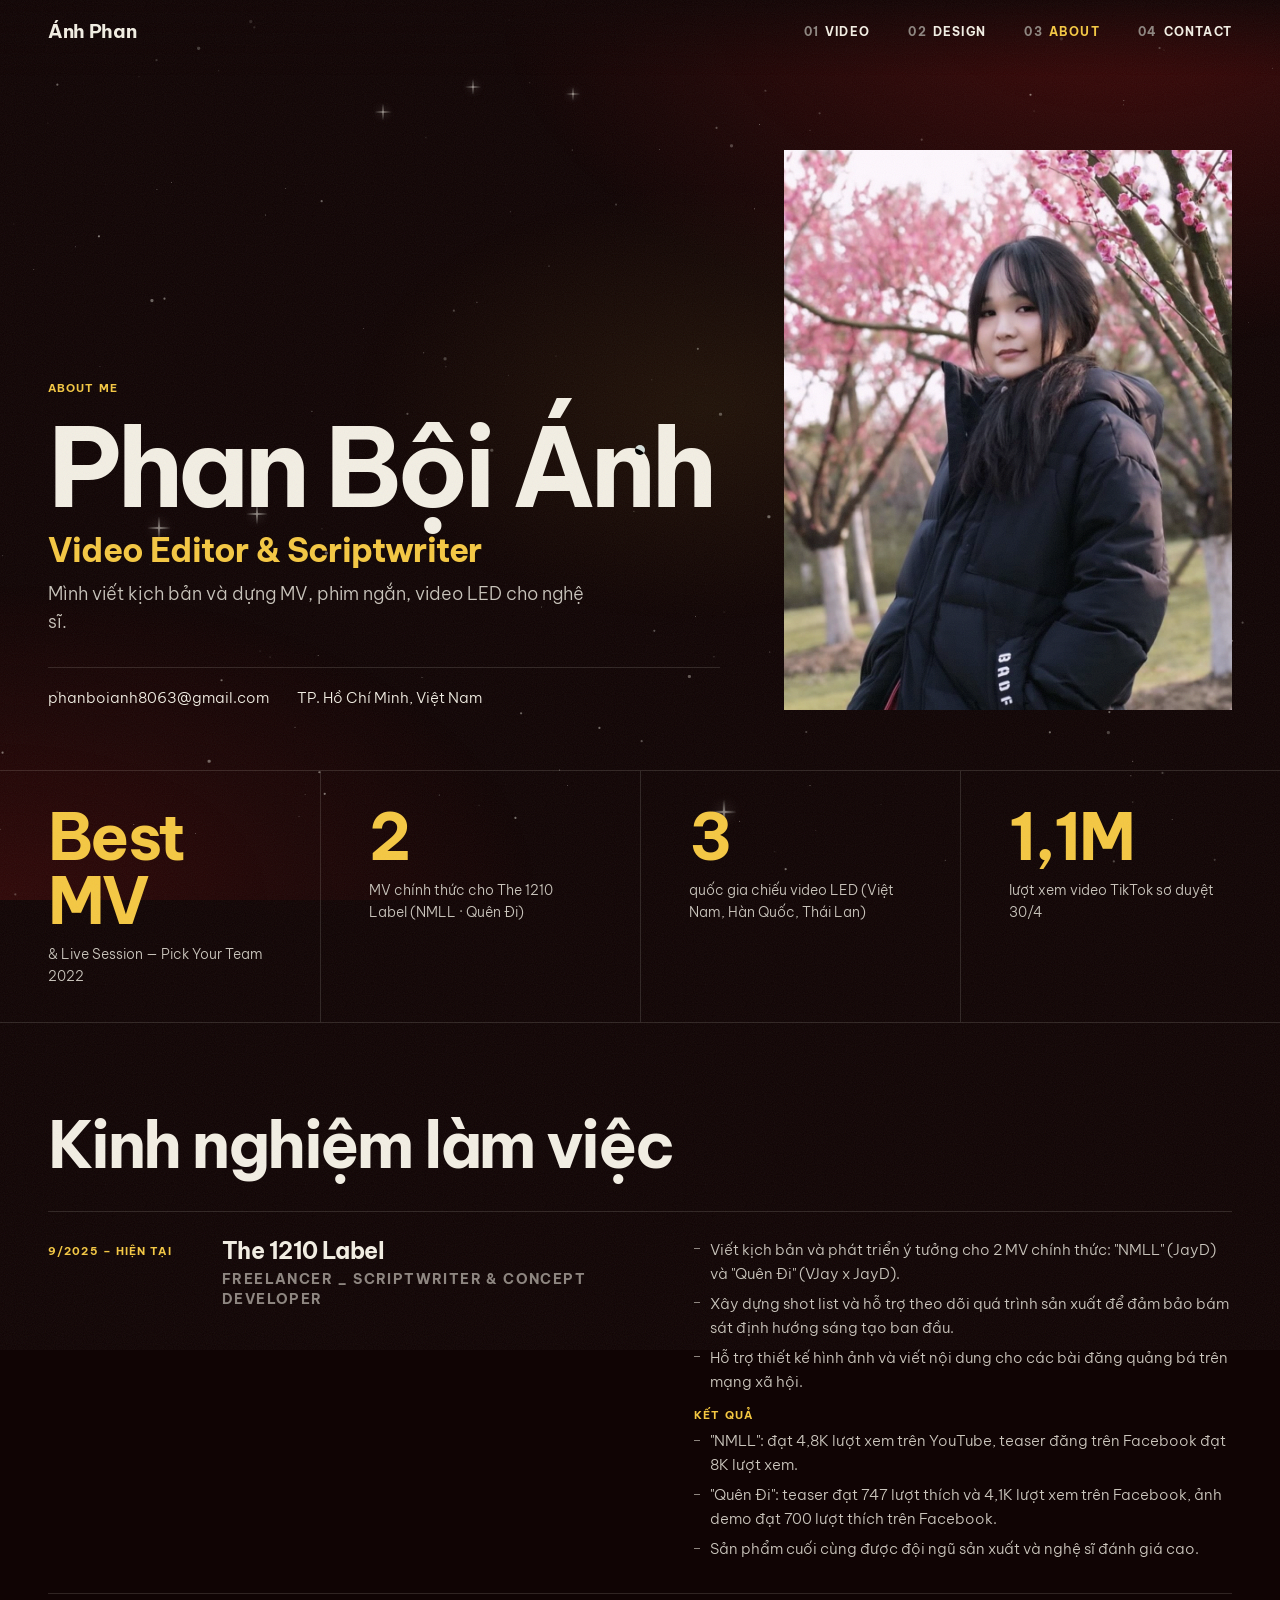
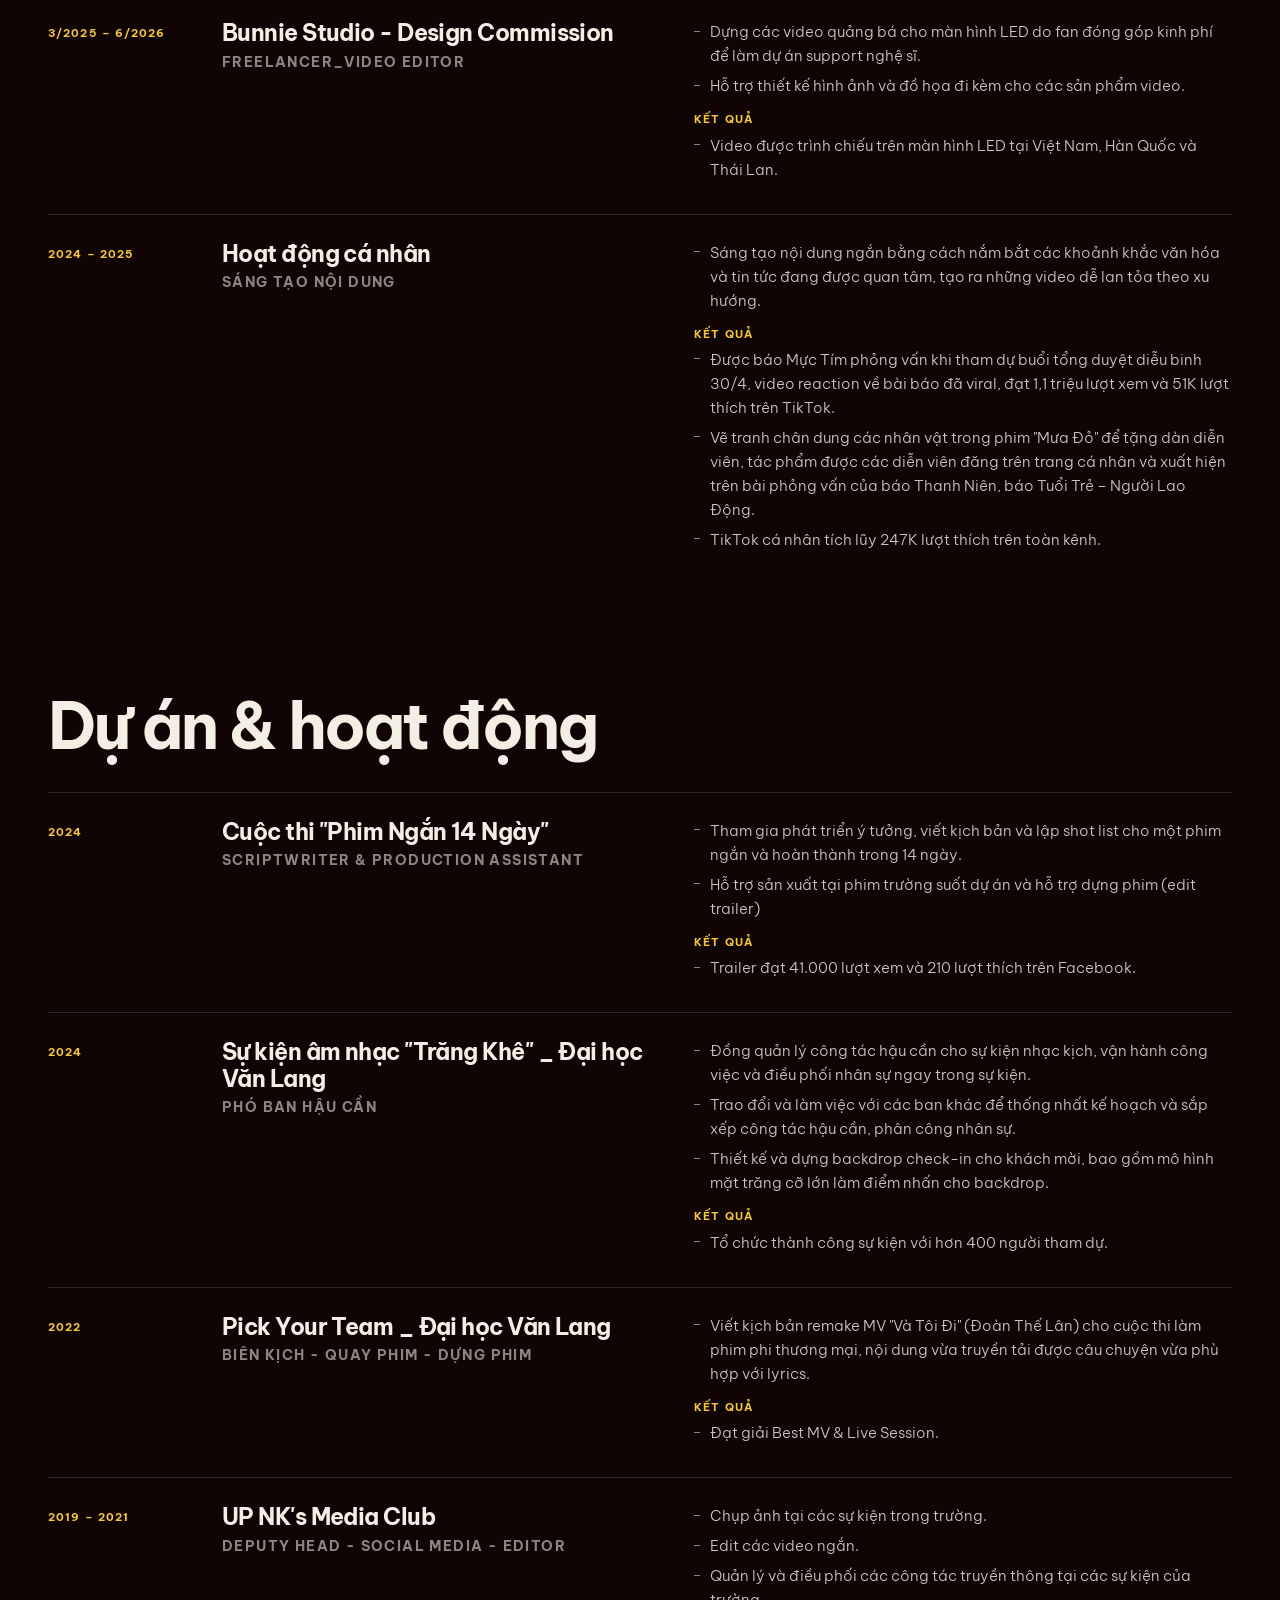
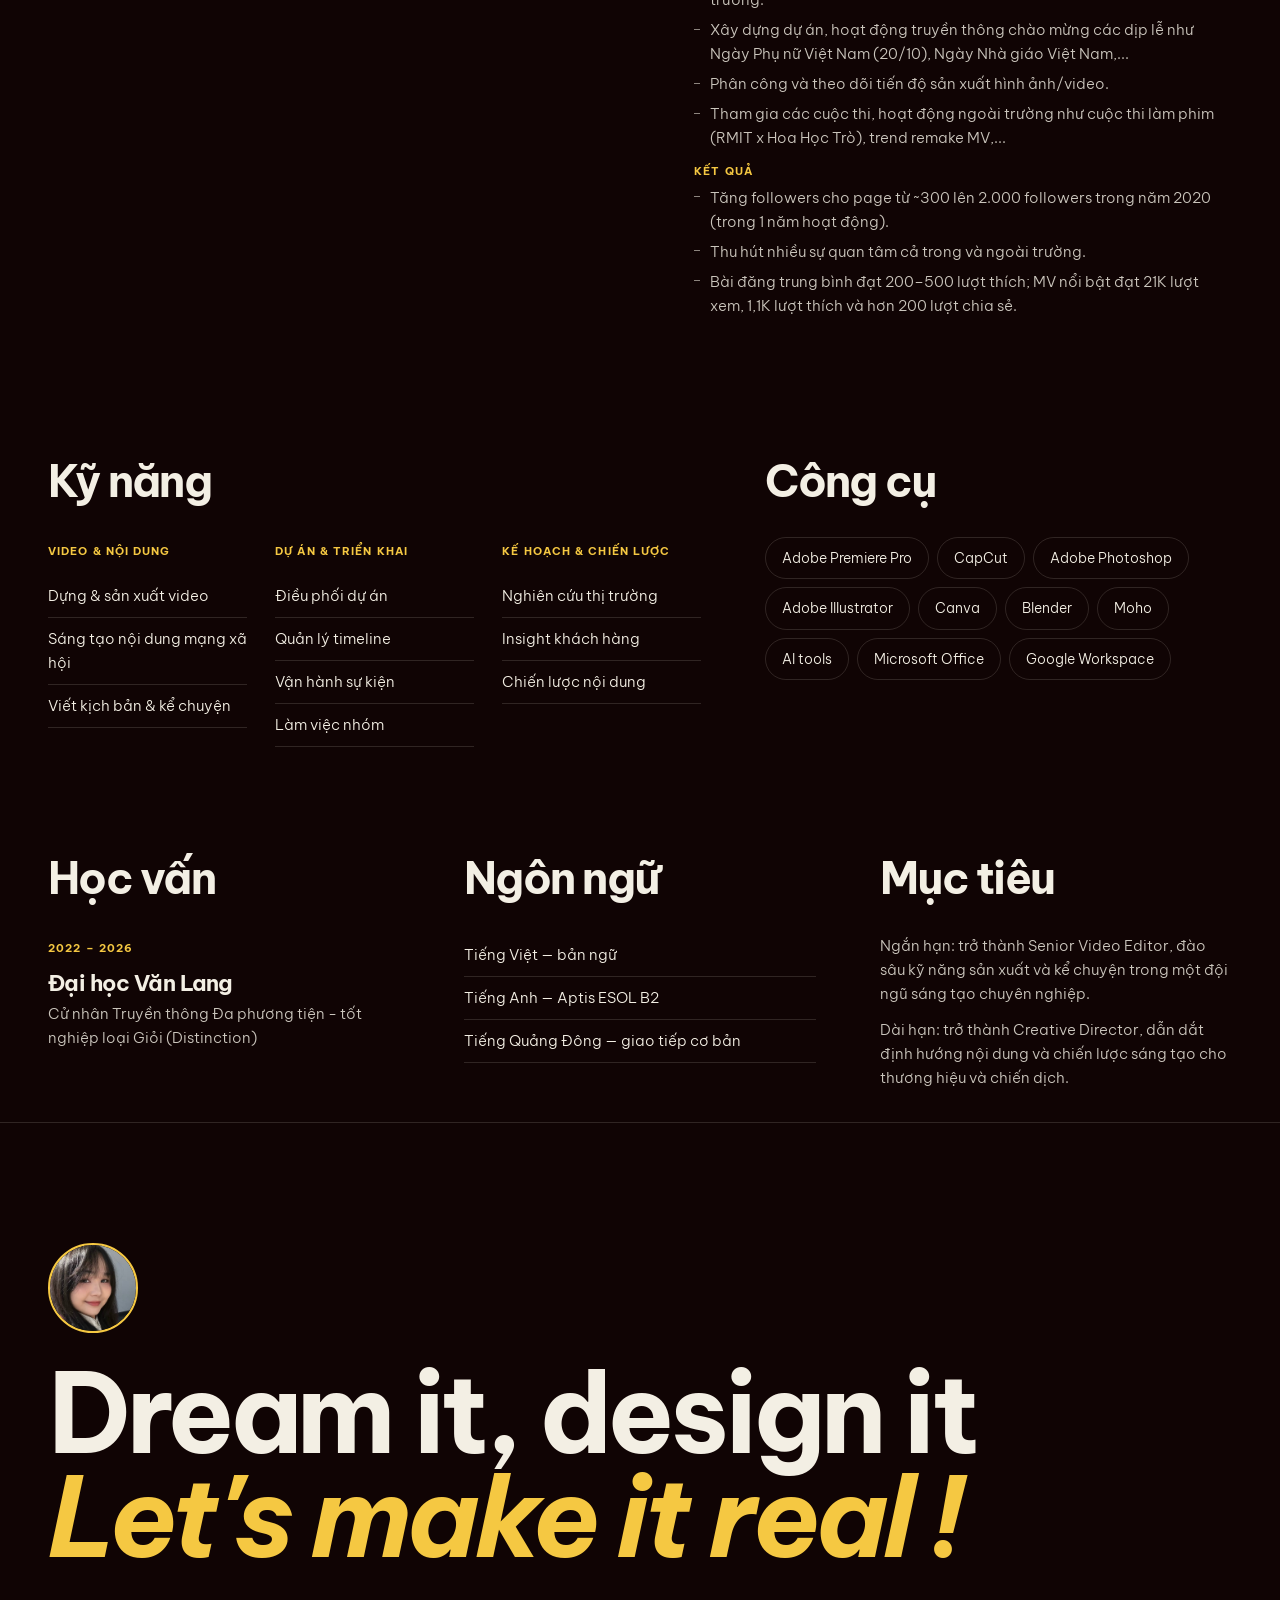
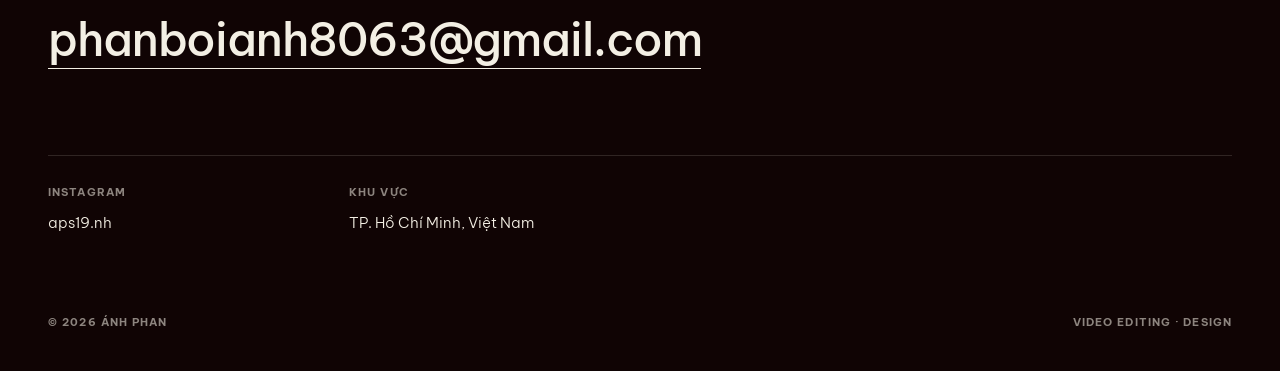
==== commit e73b2ebf: "Tên to ở trang đầu, ảnh cá nhân: chân dung About, ảnh rê chuột, ảnh tròn liên hệ Co-Authored-By: Cla" ====
--- a/about.html
+++ b/about.html
@@ -8,10 +8,10 @@
 <link rel="preconnect" href="https://fonts.googleapis.com">
 <link rel="preconnect" href="https://fonts.gstatic.com" crossorigin>
 <link href="https://fonts.googleapis.com/css2?family=Arimo:wght@400;500;600;700&family=Be+Vietnam+Pro:wght@300;400;500&display=swap&subset=vietnamese" rel="stylesheet">
-<link rel="stylesheet" href="site.css?v=202610262142">
+<link rel="stylesheet" href="site.css?v=202610262205">
 <!-- nội dung + màu/font chọn trong Trình chỉnh sửa: nạp sớm để trang không bị nháy màu -->
-<script src="noi-dung.js?v=202610262142"></script>
-<script src="giao-dien.js?v=202610262142"></script>
+<script src="noi-dung.js?v=202610262205"></script>
+<script src="giao-dien.js?v=202610262205"></script>
 </head>
 <body data-page="about">
 
@@ -71,6 +71,7 @@
 
 <!-- Liên hệ (cuối mọi trang) -->
 <section id="contact">
+  <img class="c-ava" id="c-ava" alt="" hidden data-reveal>
   <h2 class="big" data-reveal><span id="c1"></span><br><em id="c2"></em></h2>
   <a class="mail" id="mail" data-reveal></a>
   <div class="links" id="links" data-reveal></div>
@@ -79,6 +80,6 @@
 
 <div class="cursor" id="cursor"><b>XEM</b></div>
 
-<script src="site.js?v=202610262142"></script>
+<script src="site.js?v=202610262205"></script>
 </body>
 </html>
--- a/site.css
+++ b/site.css
@@ -100,10 +100,18 @@
 
 /* ---------- VIDEO: lưới video tự chạy ---------- */
 #video { padding: 130px 0 120px; }
-/* dòng "Tên — Nghề" ở đầu trang Video (trang đầu tiên của web) */
-.who { padding: 0 var(--pad); margin-bottom: 26px; font-size: clamp(16px, 1.5vw, 21px); color: var(--ink2); }
-.who b { color: var(--accent); font-weight: 600; }
-.who span { display: block; margin-top: 4px; font-size: .82em; color: var(--mute); }
+/* Đầu trang Video (trang đầu tiên): tên to + nghề; mục "Video (07)" nhỏ lại thành nhãn */
+.vhero { padding: 0 var(--pad); margin-bottom: 64px; }
+.vhero h1 { display: inline-flex; align-items: center; gap: .25em; font: var(--tw) calc(clamp(48px, 8.5vw, 136px) * var(--ts))/.92 var(--title); letter-spacing: calc(-.055em * var(--tls)); margin-bottom: 14px; cursor: default; }
+.vh-ava { display: none; }
+#video .sec-head h2 { font-size: calc(clamp(30px, 3.6vw, 52px) * var(--ts)); letter-spacing: calc(-.04em * var(--tls)); }
+#video .sec-head { border-top: 1px solid var(--line); padding-top: 26px; margin-left: var(--pad); margin-right: var(--pad); padding-left: 0; padding-right: 0; }
+/* ảnh hiện ra khi rê chuột vào tên */
+.peek { position: fixed; left: 0; top: 0; z-index: 70; width: clamp(180px, 16vw, 240px); aspect-ratio: 4 / 5; object-fit: cover; pointer-events: none; border-radius: 4px;
+  box-shadow: 0 20px 50px rgba(0, 0, 0, .5); opacity: 0; transform: translate(24px, -50%) rotate(-4deg) scale(.85); transition: opacity .35s, transform .5s var(--ease); }
+.peek.on { opacity: 1; transform: translate(24px, -50%) rotate(-4deg) scale(1); }
+/* ảnh tròn ở phần liên hệ */
+.c-ava { width: clamp(72px, 7vw, 108px); aspect-ratio: 1; border-radius: 50%; object-fit: cover; margin-bottom: 28px; border: 2px solid var(--accent); }
 .vgrid { display: grid; grid-template-columns: repeat(2, minmax(0, 1fr)); gap: 56px 24px; padding: 0 var(--pad); }
 .vcard { cursor: pointer; }
 .vcard .scr { position: relative; aspect-ratio: 16 / 9; overflow: hidden; background: #000; }
@@ -285,7 +293,7 @@
 .cursor b { font: 700 10px var(--mono); letter-spacing: .1em; color: #000; opacity: 0; }
 .cursor.big { width: 78px; height: 78px; }
 .cursor.big b { opacity: 1; }
-@media (hover: none) { .cursor { display: none; } .vcard .play { opacity: 1; transform: none; width: 48px; height: 48px; margin: -24px 0 0 -24px; } }
+@media (hover: none) { .peek { display: none; } .vh-ava { display: block; width: .78em; height: .78em; border-radius: 50%; object-fit: cover; border: 2px solid var(--accent); flex: none; } .cursor { display: none; } .vcard .play { opacity: 1; transform: none; width: 48px; height: 48px; margin: -24px 0 0 -24px; } }
 
 /* ---------- máy tính bảng ---------- */
 @media (max-width: 1000px) {
@@ -295,6 +303,8 @@
 @media (max-width: 760px) {
   .nav nav a i { display: none; }
   .nav nav { gap: 12px; }
+  .vh-ava { display: block; width: .78em; height: .78em; border-radius: 50%; object-fit: cover; border: 2px solid var(--accent); flex: none; }
+  .vhero { margin-bottom: 44px; }
   .g-arrow { width: 38px; height: 38px; margin-top: -19px; font-size: 15px; }
   .g-prev { left: 8px; } .g-next { right: 8px; }
   .g-thumbs button { width: 60px; height: 42px; }
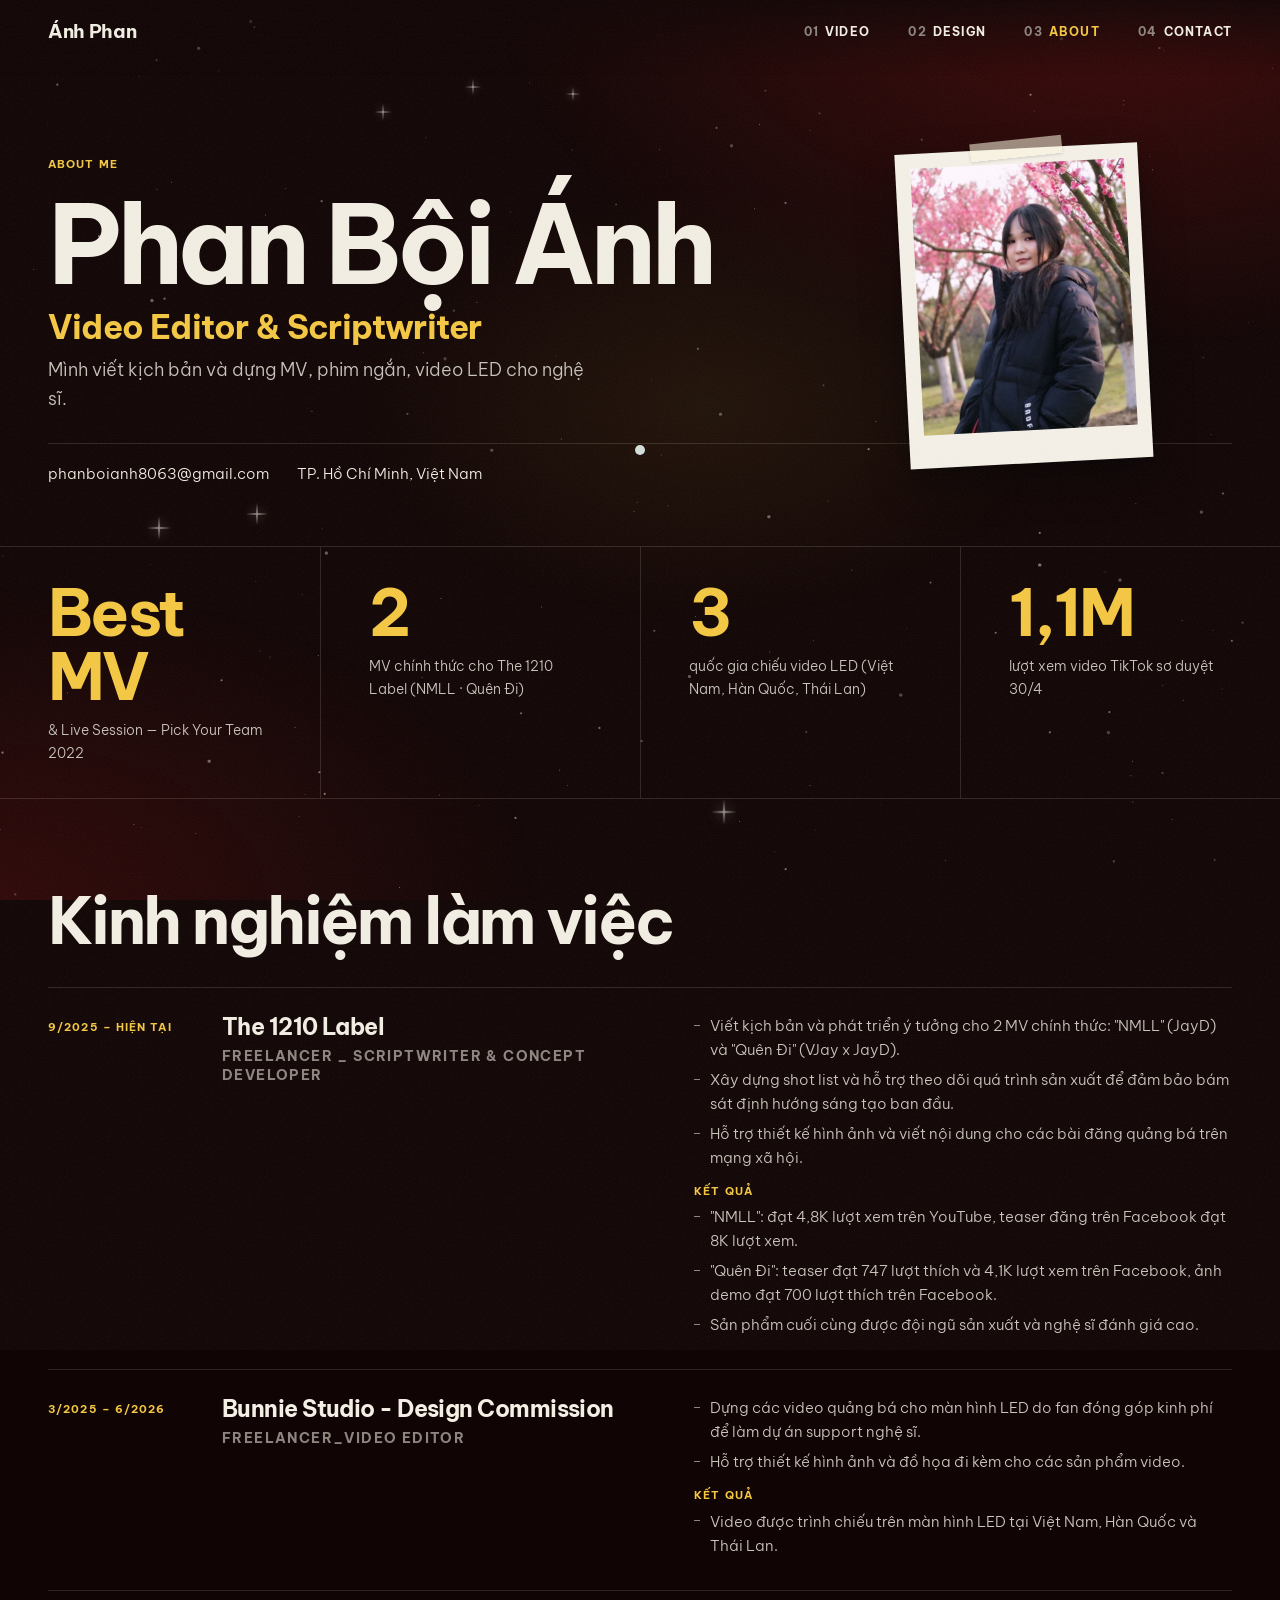
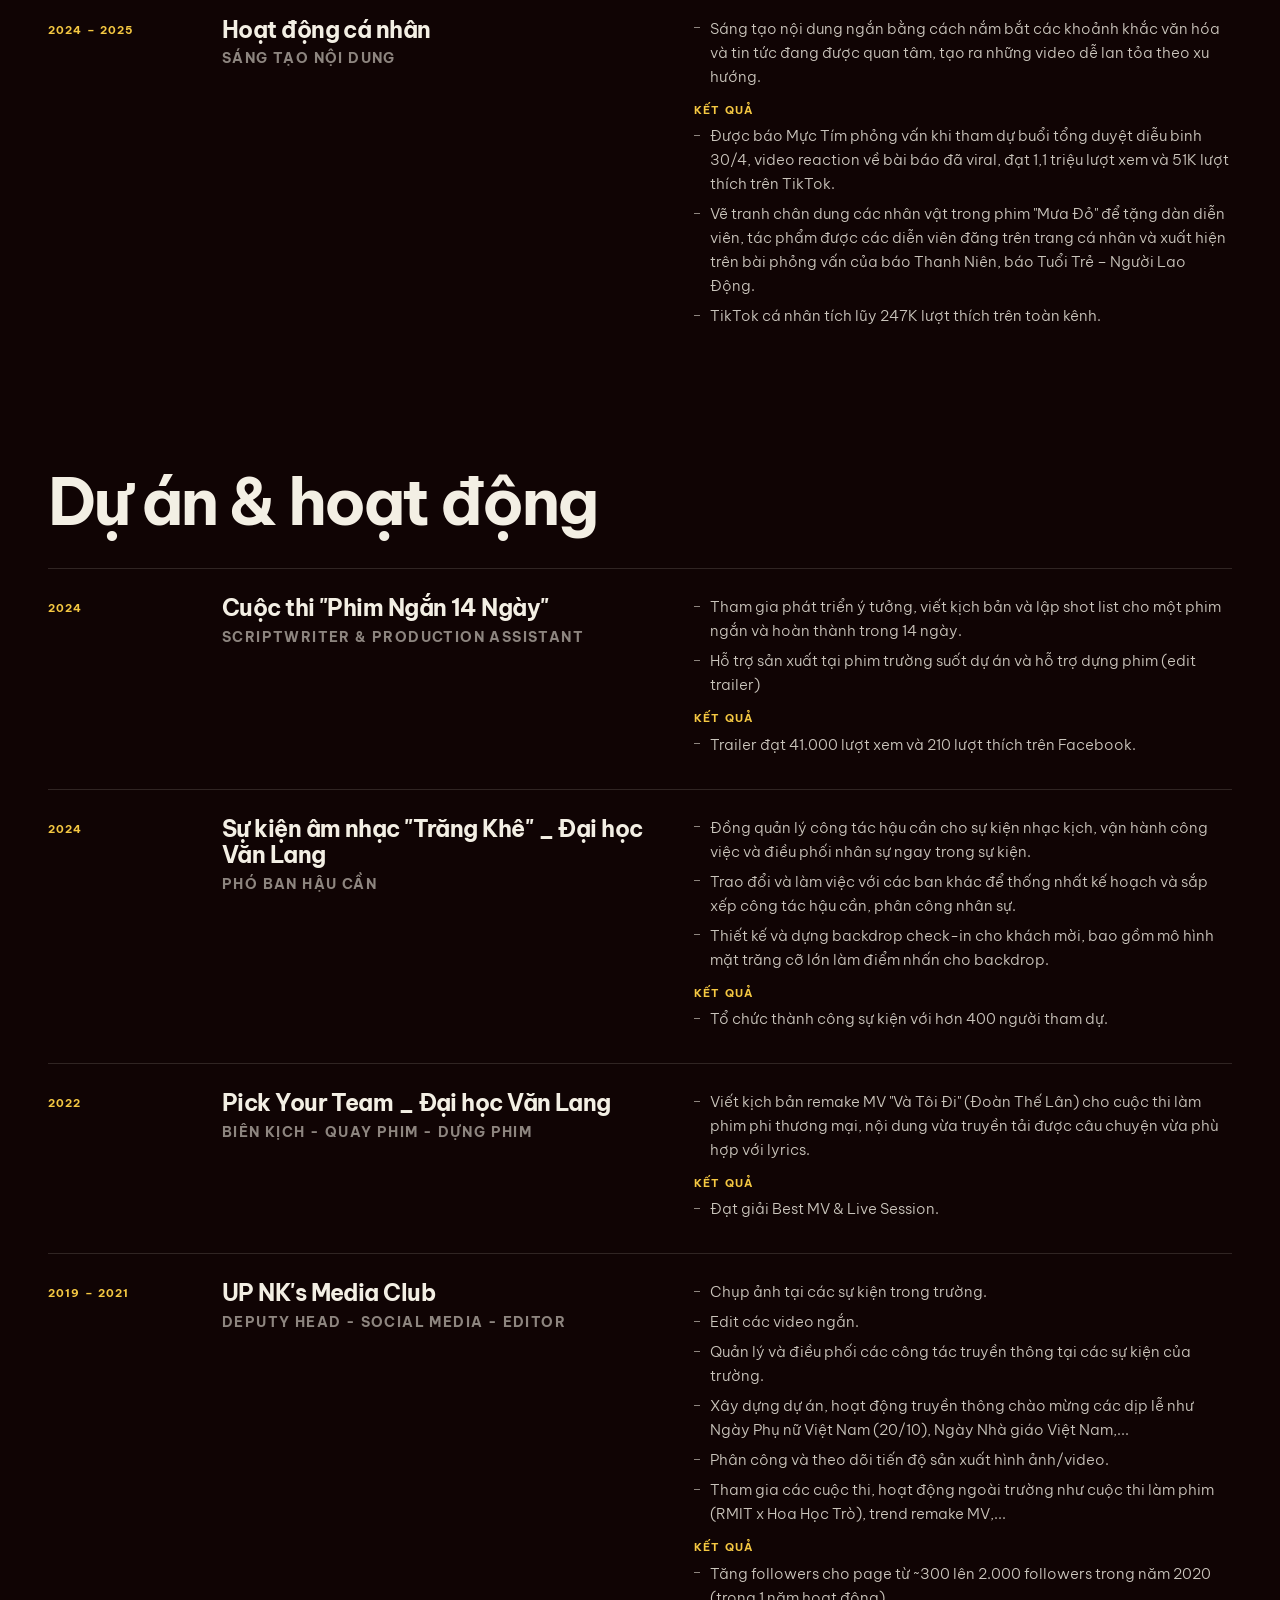
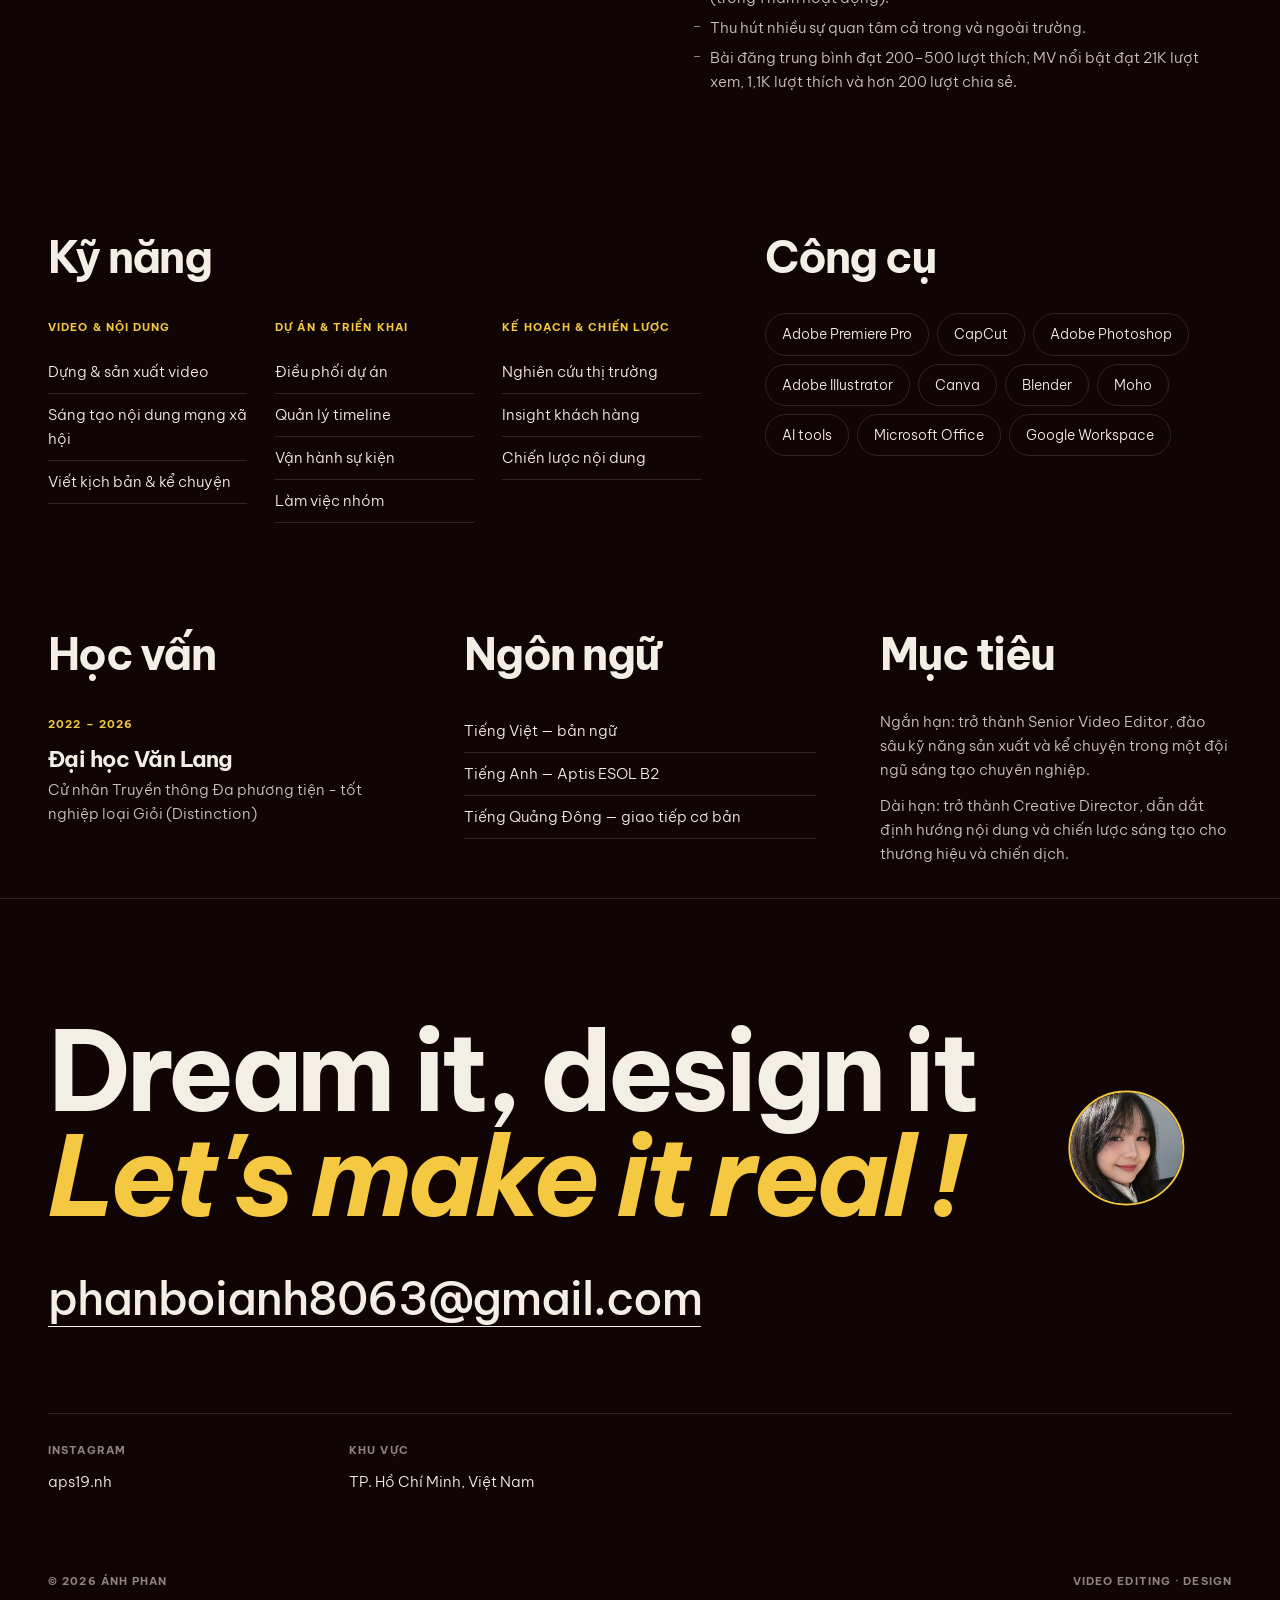
==== commit 46a87fa8: "Ảnh trang trí kéo thả: polaroid ở trang Video, About nhỏ gọn, ảnh tròn liên hệ; tab Ảnh trang trí tr" ====
--- a/about.html
+++ b/about.html
@@ -7,11 +7,11 @@
 <meta name="description" content="Portfolio video editing, sản xuất nội dung và thiết kế.">
 <link rel="preconnect" href="https://fonts.googleapis.com">
 <link rel="preconnect" href="https://fonts.gstatic.com" crossorigin>
-<link href="https://fonts.googleapis.com/css2?family=Arimo:wght@400;500;600;700&family=Be+Vietnam+Pro:wght@300;400;500&display=swap&subset=vietnamese" rel="stylesheet">
-<link rel="stylesheet" href="site.css?v=202610262205">
+<link href="https://fonts.googleapis.com/css2?family=Arimo:wght@400;500;600;700&family=Be+Vietnam+Pro:wght@300;400;500&family=Dancing+Script:wght@600&display=swap&subset=vietnamese" rel="stylesheet">
+<link rel="stylesheet" href="site.css?v=202610262219">
 <!-- nội dung + màu/font chọn trong Trình chỉnh sửa: nạp sớm để trang không bị nháy màu -->
-<script src="noi-dung.js?v=202610262205"></script>
-<script src="giao-dien.js?v=202610262205"></script>
+<script src="noi-dung.js?v=202610262219"></script>
+<script src="giao-dien.js?v=202610262219"></script>
 </head>
 <body data-page="about">
 
@@ -27,7 +27,7 @@
 </header>
 
 <!-- Thông tin chung: tên, vai trò, giới thiệu, ảnh chân dung (nội dung lấy từ noi-dung.js → about) -->
-<section class="ab-hero">
+<section class="ab-hero" data-deco="about">
   <div class="ab-intro">
     <span class="mono crumb">About me</span>
     <h1 id="ab-name"></h1>
@@ -36,7 +36,6 @@
     <div class="ab-sum" id="ab-sum"></div>
     <div class="ab-contact" id="ab-contact"></div>
   </div>
-  <figure class="ab-photo" id="ab-photo"></figure>
 </section>
 
 <div class="ab-nums" id="ab-nums"></div>
@@ -70,8 +69,7 @@
 
 
 <!-- Liên hệ (cuối mọi trang) -->
-<section id="contact">
-  <img class="c-ava" id="c-ava" alt="" hidden data-reveal>
+<section id="contact" data-deco="contact">
   <h2 class="big" data-reveal><span id="c1"></span><br><em id="c2"></em></h2>
   <a class="mail" id="mail" data-reveal></a>
   <div class="links" id="links" data-reveal></div>
@@ -80,6 +78,6 @@
 
 <div class="cursor" id="cursor"><b>XEM</b></div>
 
-<script src="site.js?v=202610262205"></script>
+<script src="site.js?v=202610262219"></script>
 </body>
 </html>
--- a/site.css
+++ b/site.css
@@ -71,6 +71,32 @@
 .nav nav a i { font-style: normal; color: var(--mute); margin-right: 6px; }
 .nav nav a.on { color: var(--accent); }
 
+/* ---------- ẢNH TRANG TRÍ (tab "Ảnh trang trí" trong Trình chỉnh sửa) ---------- */
+[data-deco] { position: relative; }
+.vhero > :not(.deco), .ab-hero > :not(.deco), #contact > :not(.deco) { position: relative; z-index: 2; }
+.deco { position: absolute; z-index: 3; width: clamp(84px, var(--w), 440px); margin: 0; transform: translate(-50%, -50%) rotate(var(--rot)); transition: transform .5s var(--ease); }
+.deco.sau { z-index: 1; }
+.deco img { width: 100%; aspect-ratio: 4 / 5; object-fit: cover; display: block; }
+.deco .crop img { aspect-ratio: auto; }
+@media (hover: hover) { .deco:hover { transform: translate(-50%, -50%) rotate(0deg) scale(1.04); } }
+/* polaroid: khung trắng, lề dưới dày, mẩu băng dính trên đầu */
+.deco.polaroid { background: #f5f1e8; padding: max(5px, calc(var(--w) * .06)) max(5px, calc(var(--w) * .06)) 0; box-shadow: 0 18px 40px rgba(0, 0, 0, .45), 0 2px 6px rgba(0, 0, 0, .25); }
+.deco.polaroid figcaption { padding: 7% 4% 9%; text-align: center; color: #2b2622; font: 600 clamp(12px, 1.25vw, 18px)/1.1 'Dancing Script', cursive; }
+.deco.polaroid:not(:has(figcaption))::after { content: ''; display: block; height: clamp(18px, 2.6vw, 38px); }
+.deco.polaroid::before { content: ''; position: absolute; left: 50%; top: -9px; width: 38%; height: 18px; transform: translateX(-50%) rotate(-3deg); background: rgba(255, 248, 225, .55); box-shadow: 0 1px 3px rgba(0, 0, 0, .15); }
+/* hoà vào nền: mép ảnh mờ dần vào màu nền */
+.deco.hoa img, .deco.hoa .crop { -webkit-mask-image: radial-gradient(ellipse 50% 50% at 50% 50%, #000 55%, transparent 100%); mask-image: radial-gradient(ellipse 50% 50% at 50% 50%, #000 55%, transparent 100%); }
+.deco.hoa { filter: saturate(.9); }
+/* tròn có viền màu nhấn */
+.deco.tron img, .deco.tron .crop { aspect-ratio: 1; border-radius: 50%; border: 2px solid var(--accent); object-fit: cover; }
+/* khung mảnh */
+.deco.khung { padding: 6px; border: 1px solid rgba(var(--ink-rgb), .35); background: rgba(var(--ink-rgb), .04); }
+/* trong Trình chỉnh sửa: kéo được, ảnh đang chọn có viền */
+.edit-deco .deco { cursor: grab; transition: none; }
+.edit-deco .deco:active { cursor: grabbing; }
+.edit-deco .deco.chon { outline: 2px dashed var(--accent); outline-offset: 6px; }
+.edit-deco .deco.an-dt { opacity: .3; }
+
 /* ---------- tiêu đề mỗi phần ---------- */
 .sec-head { display: flex; justify-content: space-between; align-items: end; padding: 0 var(--pad); margin-bottom: 40px; gap: 20px; }
 .sec-head h2 { font: var(--tw) calc(clamp(52px, 10vw, 156px) * var(--ts))/.88 var(--title); letter-spacing: calc(-.055em * var(--tls)); }
@@ -101,17 +127,10 @@
 /* ---------- VIDEO: lưới video tự chạy ---------- */
 #video { padding: 130px 0 120px; }
 /* Đầu trang Video (trang đầu tiên): tên to + nghề; mục "Video (07)" nhỏ lại thành nhãn */
-.vhero { padding: 0 var(--pad); margin-bottom: 64px; }
+.vhero { position: relative; padding: 0 var(--pad); margin-bottom: 64px; min-height: clamp(260px, 30vw, 380px); }
 .vhero h1 { display: inline-flex; align-items: center; gap: .25em; font: var(--tw) calc(clamp(48px, 8.5vw, 136px) * var(--ts))/.92 var(--title); letter-spacing: calc(-.055em * var(--tls)); margin-bottom: 14px; cursor: default; }
-.vh-ava { display: none; }
 #video .sec-head h2 { font-size: calc(clamp(30px, 3.6vw, 52px) * var(--ts)); letter-spacing: calc(-.04em * var(--tls)); }
 #video .sec-head { border-top: 1px solid var(--line); padding-top: 26px; margin-left: var(--pad); margin-right: var(--pad); padding-left: 0; padding-right: 0; }
-/* ảnh hiện ra khi rê chuột vào tên */
-.peek { position: fixed; left: 0; top: 0; z-index: 70; width: clamp(180px, 16vw, 240px); aspect-ratio: 4 / 5; object-fit: cover; pointer-events: none; border-radius: 4px;
-  box-shadow: 0 20px 50px rgba(0, 0, 0, .5); opacity: 0; transform: translate(24px, -50%) rotate(-4deg) scale(.85); transition: opacity .35s, transform .5s var(--ease); }
-.peek.on { opacity: 1; transform: translate(24px, -50%) rotate(-4deg) scale(1); }
-/* ảnh tròn ở phần liên hệ */
-.c-ava { width: clamp(72px, 7vw, 108px); aspect-ratio: 1; border-radius: 50%; object-fit: cover; margin-bottom: 28px; border: 2px solid var(--accent); }
 .vgrid { display: grid; grid-template-columns: repeat(2, minmax(0, 1fr)); gap: 56px 24px; padding: 0 var(--pad); }
 .vcard { cursor: pointer; }
 .vcard .scr { position: relative; aspect-ratio: 16 / 9; overflow: hidden; background: #000; }
@@ -235,18 +254,15 @@
 .mini-contact .big { font-size: clamp(40px, 6.4vw, 92px); }
 
 /* ---------- TRANG ABOUT (about.html) ---------- */
-.ab-hero { display: grid; grid-template-columns: minmax(0, 1.5fr) minmax(0, 1fr); gap: clamp(28px, 5vw, 80px); align-items: end; padding: 150px var(--pad) 60px; }
+.ab-hero { position: relative; display: grid; grid-template-columns: minmax(0, 1fr); gap: clamp(28px, 5vw, 80px); align-items: end; padding: 150px var(--pad) 60px; }
 .ab-hero .crumb { color: var(--accent); }
 .ab-hero h1 { font: var(--tw) calc(clamp(52px, 8.5vw, 136px) * var(--ts))/.92 var(--title); letter-spacing: calc(-.055em * var(--tls)); margin: 18px 0 14px; }
 .ab-role { font: var(--tw) calc(clamp(22px, 2.6vw, 38px) * var(--ts))/1.15 var(--title); letter-spacing: calc(-.03em * var(--tls)); color: var(--accent); }
 .ab-line { margin-top: 10px; max-width: 46ch; font-size: clamp(16px, 1.4vw, 20px); color: var(--ink2); }
 .ab-sum { margin-top: 30px; max-width: 58ch; }
-.ab-hero:not(:has(.ab-photo)) { grid-template-columns: 1fr; } /* chưa có ảnh chân dung thì phần chữ trải rộng */
 .ab-sum p { font-size: clamp(17px, 1.5vw, 21px); line-height: 1.6; color: var(--ink2); margin-bottom: 12px; }
 .ab-contact { display: flex; flex-wrap: wrap; gap: 10px 28px; margin-top: 28px; padding-top: 18px; border-top: 1px solid var(--line); font-size: 15px; }
 .ab-contact a:hover { color: var(--accent); }
-.ab-photo { aspect-ratio: 4 / 5; overflow: hidden; background: var(--card); }
-.ab-photo img { height: 100%; object-fit: cover; filter: grayscale(.2); }
 .ab-nums { display: grid; grid-template-columns: repeat(4, minmax(0, 1fr)); border-top: 1px solid var(--line); border-bottom: 1px solid var(--line); }
 .ab-nums div { padding: 34px var(--pad); border-left: 1px solid var(--line); }
 .ab-nums div:first-child { border-left: 0; }
@@ -276,7 +292,6 @@
 @media (max-width: 900px) {
   .ab-hero, .ab-grid, .ab-grid.three { grid-template-columns: 1fr; }
   .ab-hero { padding-top: 120px; }
-  .ab-photo { max-width: 420px; }
   .ab-nums { grid-template-columns: 1fr 1fr; }
   .ab-nums div:nth-child(3) { border-left: 0; }
   .ab-nums div:nth-child(n+3) { border-top: 1px solid var(--line); }
@@ -293,7 +308,7 @@
 .cursor b { font: 700 10px var(--mono); letter-spacing: .1em; color: #000; opacity: 0; }
 .cursor.big { width: 78px; height: 78px; }
 .cursor.big b { opacity: 1; }
-@media (hover: none) { .peek { display: none; } .vh-ava { display: block; width: .78em; height: .78em; border-radius: 50%; object-fit: cover; border: 2px solid var(--accent); flex: none; } .cursor { display: none; } .vcard .play { opacity: 1; transform: none; width: 48px; height: 48px; margin: -24px 0 0 -24px; } }
+@media (hover: none) { .cursor { display: none; } .vcard .play { opacity: 1; transform: none; width: 48px; height: 48px; margin: -24px 0 0 -24px; } }
 
 /* ---------- máy tính bảng ---------- */
 @media (max-width: 1000px) {
@@ -303,7 +318,8 @@
 @media (max-width: 760px) {
   .nav nav a i { display: none; }
   .nav nav { gap: 12px; }
-  .vh-ava { display: block; width: .78em; height: .78em; border-radius: 50%; object-fit: cover; border: 2px solid var(--accent); flex: none; }
+  .vhero:has(> .deco:not(.an-dt)) { min-height: 440px; }
+  .ab-hero:has(> .deco:not(.an-dt)) { padding-top: 300px; }
   .vhero { margin-bottom: 44px; }
   .g-arrow { width: 38px; height: 38px; margin-top: -19px; font-size: 15px; }
   .g-prev { left: 8px; } .g-next { right: 8px; }
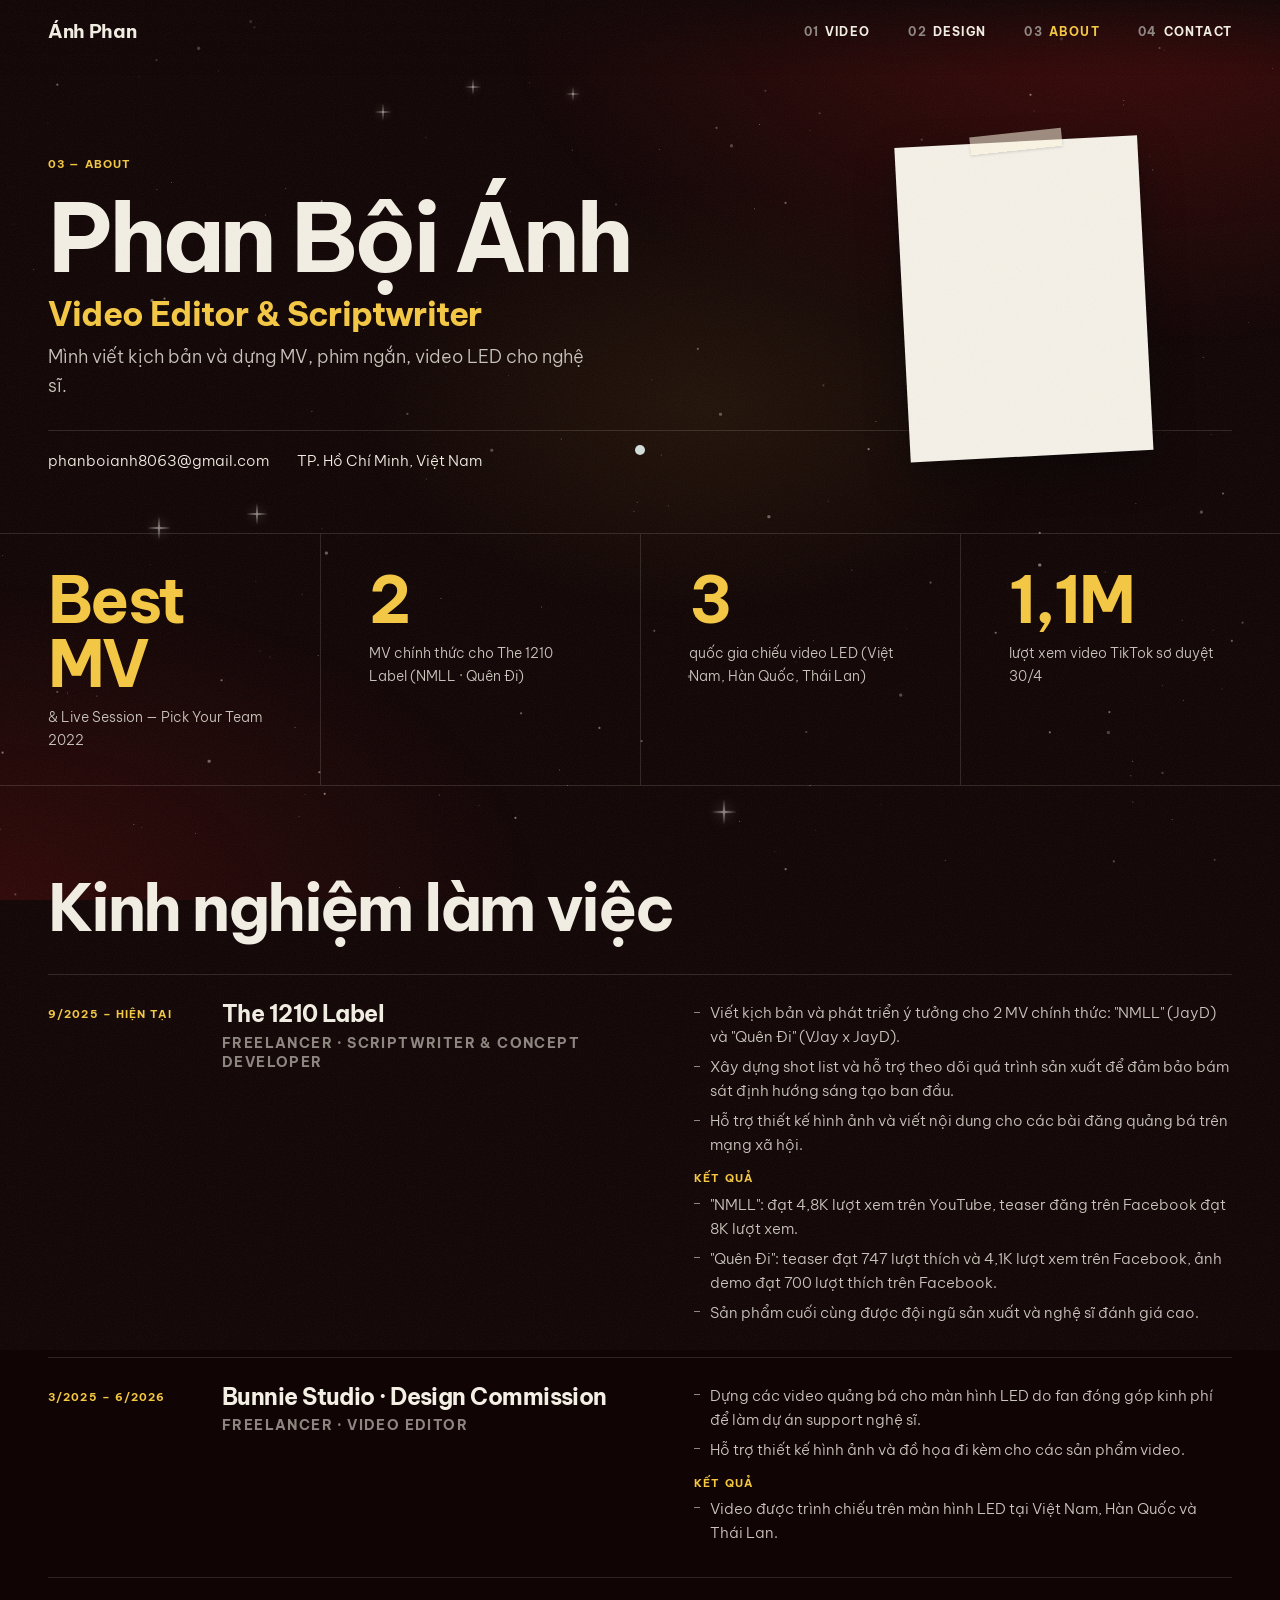
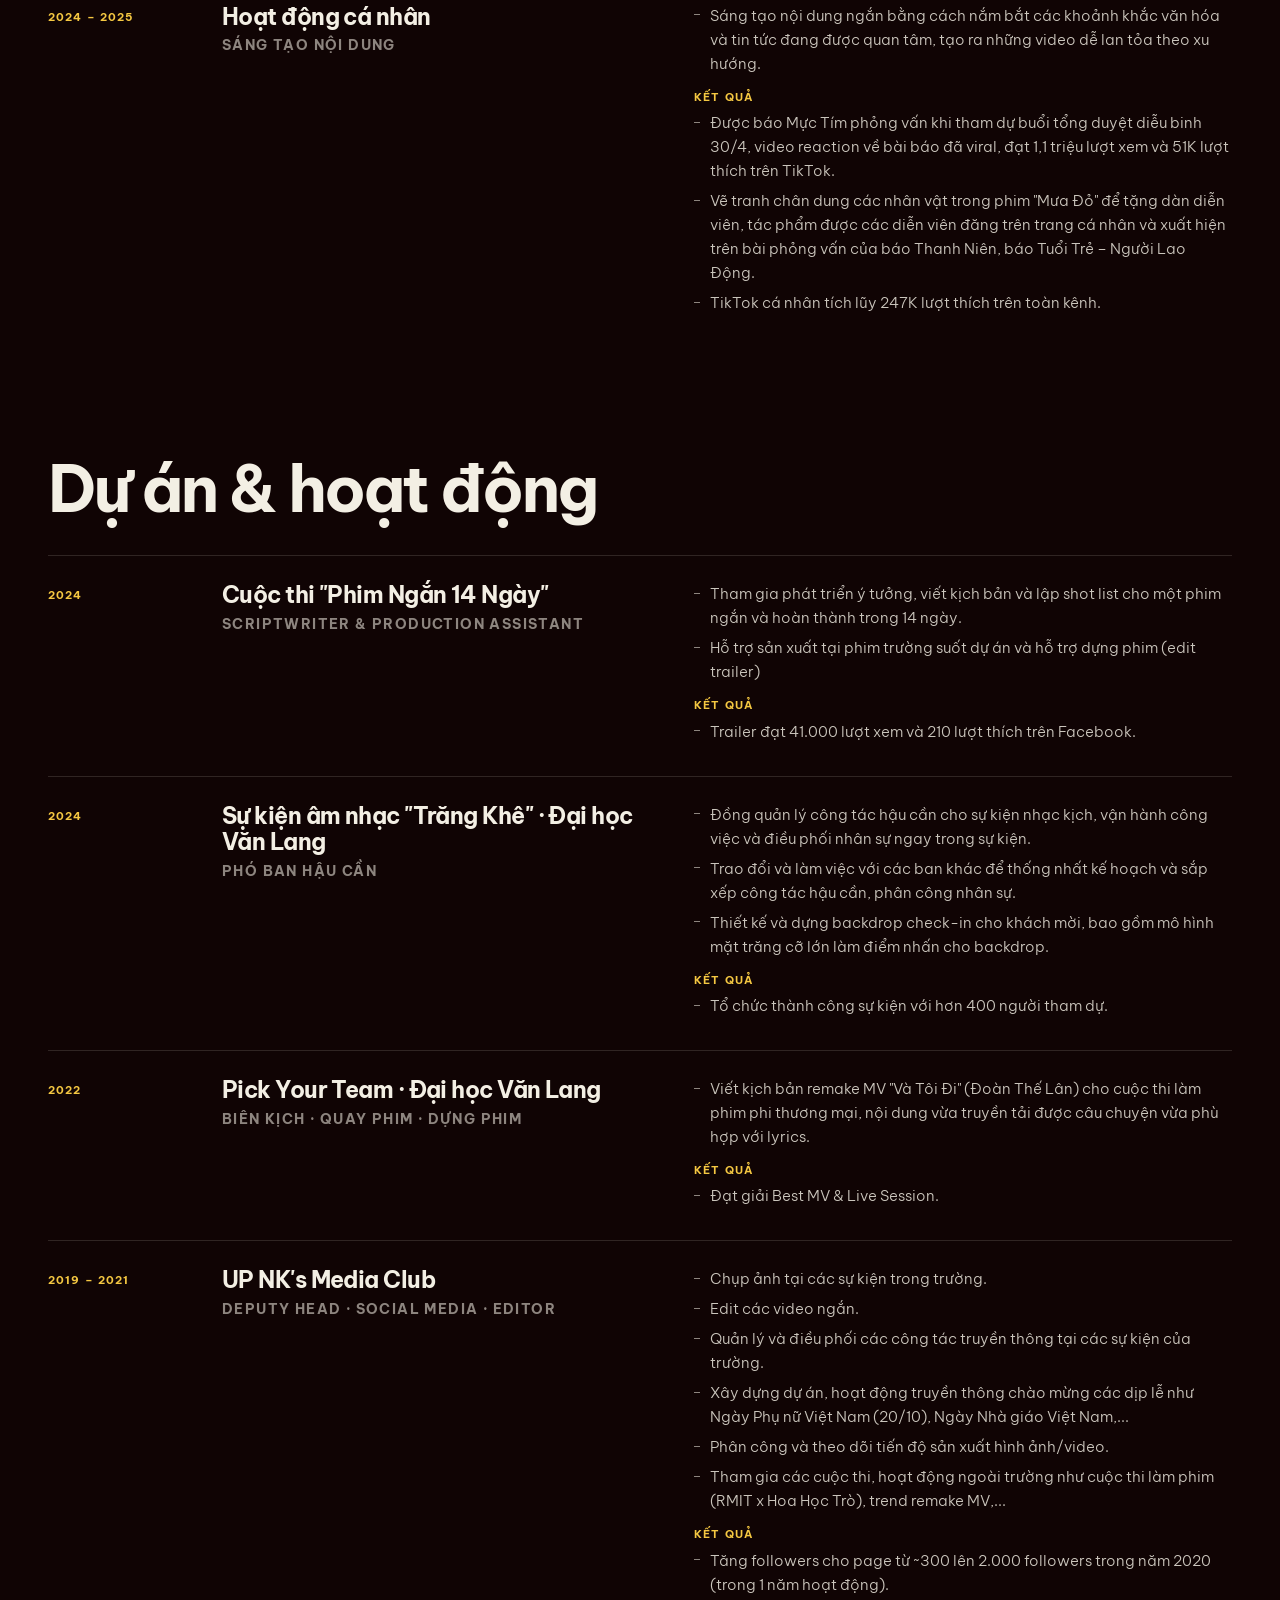
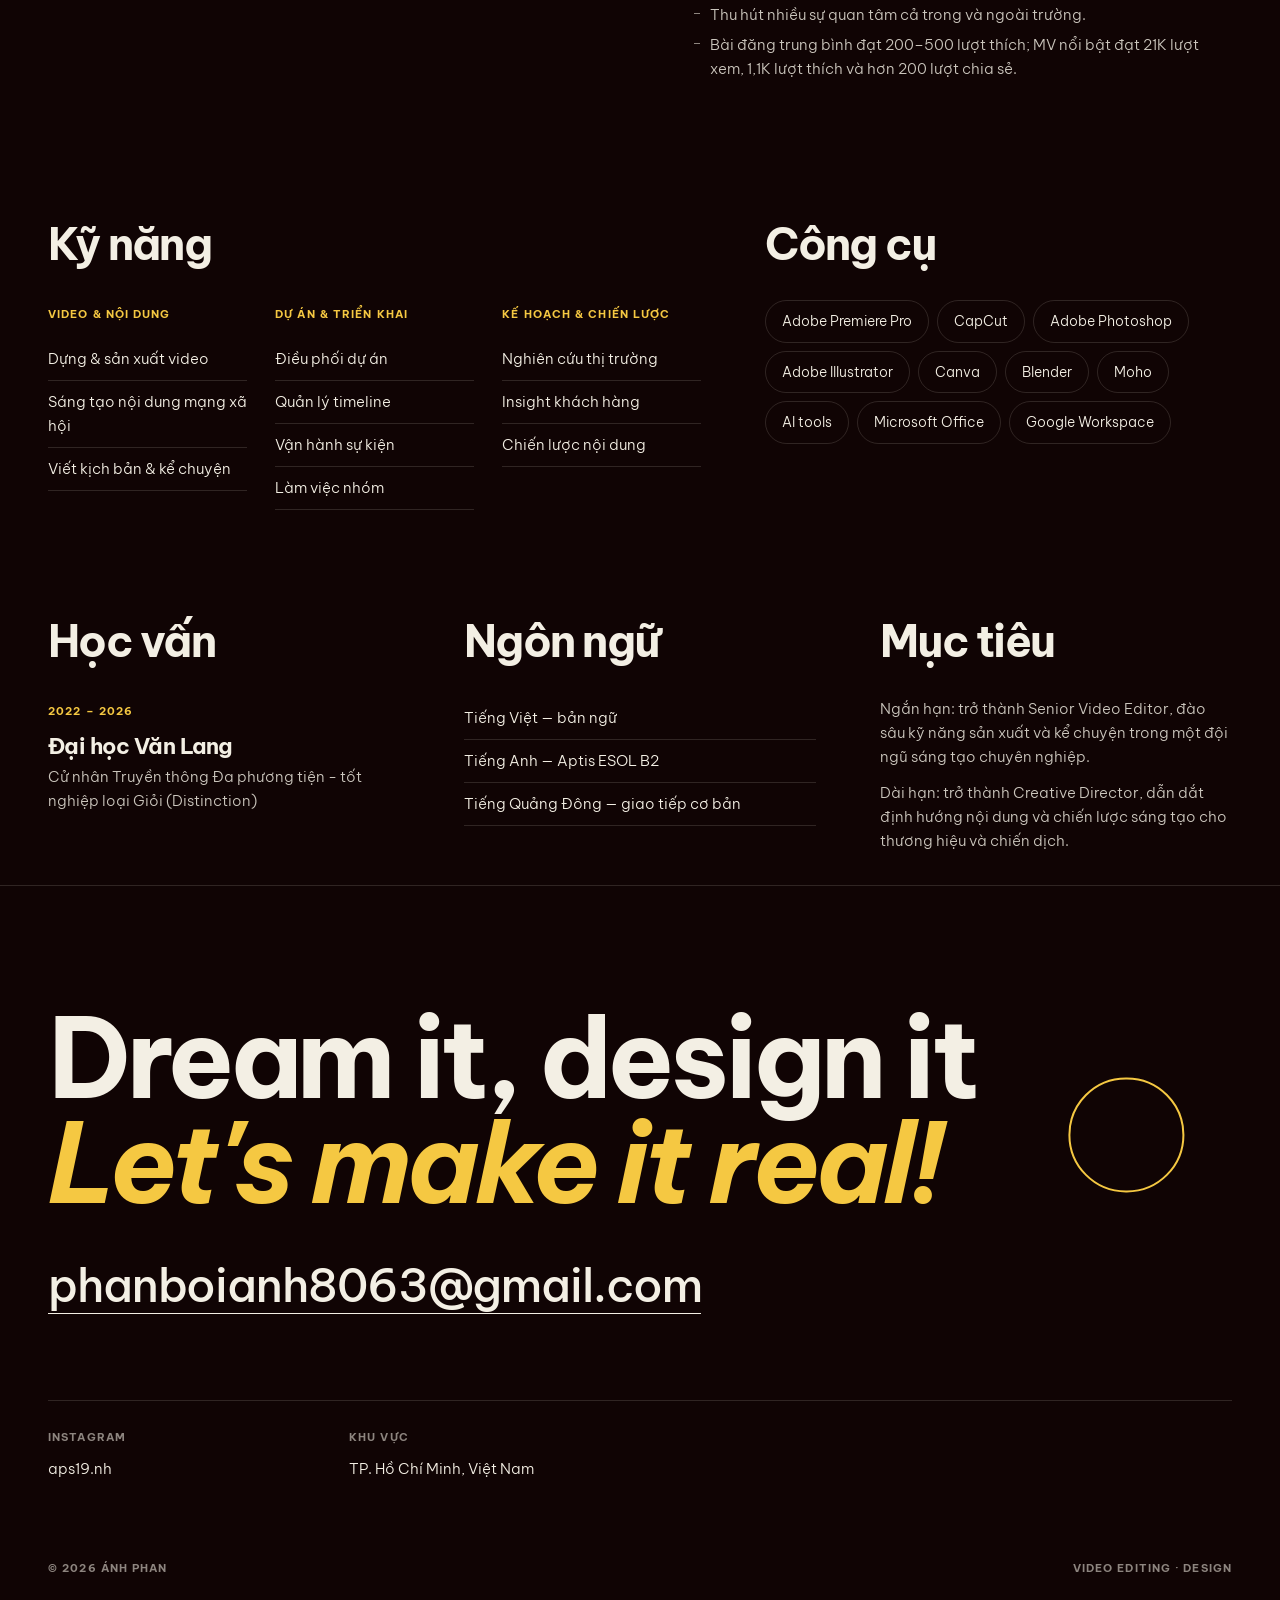
==== commit a2e8dce7: "Trang chủ riêng + trang con Video/Design/About chung một khuôn; favicon, ảnh xem trước link; sửa chữ" ====
--- a/about.html
+++ b/about.html
@@ -3,23 +3,33 @@
 <head>
 <meta charset="utf-8">
 <meta name="viewport" content="width=device-width, initial-scale=1">
-<title>About</title>
-<meta name="description" content="Portfolio video editing, sản xuất nội dung và thiết kế.">
+<title>About — Phan Bội Ánh</title>
+<meta name="description" content="Portfolio của Phan Bội Ánh — Video Editor & Scriptwriter: MV, phim ngắn, video LED, thiết kế và minh hoạ.">
+<!-- icon trên tab trình duyệt + ảnh xem trước khi gửi link (Zalo, Messenger, Facebook…) -->
+<link rel="icon" href="favicon.svg" type="image/svg+xml">
+<meta property="og:type" content="website">
+<meta property="og:title" content="About — Phan Bội Ánh">
+<meta property="og:description" content="Portfolio của Phan Bội Ánh — Video Editor & Scriptwriter: MV, phim ngắn, video LED, thiết kế và minh hoạ.">
+<meta property="og:image" content="https://phanboianh.github.io/assets/og.jpg">
+<meta property="og:image:width" content="1200">
+<meta property="og:image:height" content="630">
+<meta property="og:url" content="https://phanboianh.github.io/about.html">
+<meta name="twitter:card" content="summary_large_image">
 <link rel="preconnect" href="https://fonts.googleapis.com">
 <link rel="preconnect" href="https://fonts.gstatic.com" crossorigin>
 <link href="https://fonts.googleapis.com/css2?family=Arimo:wght@400;500;600;700&family=Be+Vietnam+Pro:wght@300;400;500&family=Dancing+Script:wght@600&display=swap&subset=vietnamese" rel="stylesheet">
-<link rel="stylesheet" href="site.css?v=202610262219">
+<link rel="stylesheet" href="site.css?v=202610262234">
 <!-- nội dung + màu/font chọn trong Trình chỉnh sửa: nạp sớm để trang không bị nháy màu -->
-<script src="noi-dung.js?v=202610262219"></script>
-<script src="giao-dien.js?v=202610262219"></script>
+<script src="noi-dung.js?v=202610262234"></script>
+<script src="giao-dien.js?v=202610262234"></script>
 </head>
 <body data-page="about">
 
-<!-- Menu: Video là trang đầu tiên (index.html) → Design → About (CV) → Contact -->
+<!-- Menu: logo "Ánh Phan" về trang chủ · Video · Design · About · Contact (cuối trang) -->
 <header class="nav">
   <a href="index.html" class="logo" id="logo"></a>
   <nav>
-    <a href="index.html"><i>01</i>Video</a>
+    <a href="video.html"><i>01</i>Video</a>
     <a href="design.html"><i>02</i>Design</a>
     <a href="about.html" class="on"><i>03</i>About</a>
     <a href="#contact"><i>04</i>Contact</a>
@@ -29,7 +39,7 @@
 <!-- Thông tin chung: tên, vai trò, giới thiệu, ảnh chân dung (nội dung lấy từ noi-dung.js → about) -->
 <section class="ab-hero" data-deco="about">
   <div class="ab-intro">
-    <span class="mono crumb">About me</span>
+    <span class="mono crumb">03 — About</span>
     <h1 id="ab-name"></h1>
     <p class="ab-role" id="ab-role"></p>
     <p class="ab-line" id="ab-line"></p>
@@ -67,7 +77,6 @@
   <div><h2 class="ab-h">Mục tiêu</h2><div class="ab-goal" id="ab-goal"></div></div>
 </section>
 
-
 <!-- Liên hệ (cuối mọi trang) -->
 <section id="contact" data-deco="contact">
   <h2 class="big" data-reveal><span id="c1"></span><br><em id="c2"></em></h2>
@@ -78,6 +87,6 @@
 
 <div class="cursor" id="cursor"><b>XEM</b></div>
 
-<script src="site.js?v=202610262219"></script>
+<script src="site.js?v=202610262234"></script>
 </body>
 </html>
--- a/site.css
+++ b/site.css
@@ -16,7 +16,9 @@
   --accent: #ff3b5c;
   --ts: 1;              /* hệ số cỡ tiêu đề */
   --tw: 700;            /* độ đậm tiêu đề */
-  --tls: 1;             /* hệ số khoảng cách chữ tiêu đề (font có chân thì nới ra) */
+  --tls: 1;
+  /* cỡ tiêu đề chung của mọi trang con (Video, Design, About, từng mục Design) */
+  --page-title: calc(clamp(48px, 7.4vw, 116px) * var(--ts));             /* hệ số khoảng cách chữ tiêu đề (font có chân thì nới ra) */
   --title: 'Arimo', 'Helvetica Neue', Arial, sans-serif;
   --sans: 'Be Vietnam Pro', system-ui, sans-serif;
   --mono: 'Arimo', 'Helvetica Neue', Arial, sans-serif; /* nhãn nhỏ in hoa: chữ không chân, nét đậm */
@@ -97,6 +99,23 @@
 .edit-deco .deco.chon { outline: 2px dashed var(--accent); outline-offset: 6px; }
 .edit-deco .deco.an-dt { opacity: .3; }
 
+/* ---------- ĐẦU TRANG CON: một khuôn chung cho Video · Design · About ---------- */
+.page-head { padding: 150px var(--pad) 40px; margin-bottom: 44px; border-bottom: 1px solid var(--line); }
+.page-head .kick, .ab-hero .crumb, .cat-hero .crumb, .home-head .kick { color: var(--accent); }
+.page-head h1 { font: var(--tw) var(--page-title)/.92 var(--title); letter-spacing: calc(-.055em * var(--tls)); margin: 16px 0 18px; }
+.page-head h1 sup, .home-head h2 sup { font: 700 14px var(--mono); color: var(--accent); vertical-align: top; margin-left: 8px; letter-spacing: 0; }
+.page-head p { max-width: 52ch; color: var(--ink2); font-size: clamp(15px, 1.3vw, 18px); }
+
+/* ---------- TRANG CHỦ: các phần nổi bật ---------- */
+.home-sec { padding: 90px 0 30px; }
+.home-head { display: flex; justify-content: space-between; align-items: end; gap: 20px; padding: 0 var(--pad) 22px; margin: 0 var(--pad) 36px; padding-left: 0; padding-right: 0; border-bottom: 1px solid var(--line); }
+.home-head h2 { font: var(--tw) calc(clamp(32px, 4.4vw, 64px) * var(--ts))/1 var(--title); letter-spacing: calc(-.045em * var(--tls)); margin-top: 12px; }
+.home-head .more { flex: none; padding: 10px 16px; border: 1px solid var(--line); border-radius: 99px; transition: border-color .3s, color .3s; }
+.home-head .more:hover { border-color: var(--accent); color: var(--accent); }
+.home-about { padding: 0 var(--pad) 40px; max-width: calc(64ch + 2 * var(--pad)); }
+.home-about p { font-size: clamp(16px, 1.4vw, 20px); color: var(--ink2); margin-bottom: 14px; }
+.home-about .jobs { color: var(--mute); font-size: 11px; line-height: 1.8; }
+
 /* ---------- tiêu đề mỗi phần ---------- */
 .sec-head { display: flex; justify-content: space-between; align-items: end; padding: 0 var(--pad); margin-bottom: 40px; gap: 20px; }
 .sec-head h2 { font: var(--tw) calc(clamp(52px, 10vw, 156px) * var(--ts))/.88 var(--title); letter-spacing: calc(-.055em * var(--tls)); }
@@ -104,7 +123,7 @@
 .sec-head p { max-width: 300px; color: var(--mute); font-size: 14px; }
 
 /* ---------- DESIGN trên trang chủ: 4 khung phim = 4 mục ---------- */
-#design-home { padding: 150px 0 100px; }
+#design-home { padding: 0 0 100px; }
 .strip { position: relative; padding: 34px var(--pad); background: var(--strip); }
 .strip::before, .strip::after { content: ''; position: absolute; left: 0; right: 0; height: 12px; background: repeating-linear-gradient(90deg, transparent 0 14px, var(--sprocket) 14px 26px); }
 .strip::before { top: 11px; } .strip::after { bottom: 11px; }
@@ -125,14 +144,12 @@
 .cat.empty .meta { background: none; }
 
 /* ---------- VIDEO: lưới video tự chạy ---------- */
-#video { padding: 130px 0 120px; }
+#video { padding: 0 0 120px; }
 /* Đầu trang Video (trang đầu tiên): tên to + nghề; mục "Video (07)" nhỏ lại thành nhãn */
-.vhero { position: relative; padding: 0 var(--pad); margin-bottom: 64px; min-height: clamp(260px, 30vw, 380px); }
+.vhero { position: relative; padding: 150px var(--pad) 40px; min-height: clamp(460px, 44vw, 600px); }
 .vhero h1 { display: inline-flex; align-items: center; gap: .25em; font: var(--tw) calc(clamp(48px, 8.5vw, 136px) * var(--ts))/.92 var(--title); letter-spacing: calc(-.055em * var(--tls)); margin-bottom: 14px; cursor: default; }
-#video .sec-head h2 { font-size: calc(clamp(30px, 3.6vw, 52px) * var(--ts)); letter-spacing: calc(-.04em * var(--tls)); }
-#video .sec-head { border-top: 1px solid var(--line); padding-top: 26px; margin-left: var(--pad); margin-right: var(--pad); padding-left: 0; padding-right: 0; }
 .vgrid { display: grid; grid-template-columns: repeat(2, minmax(0, 1fr)); gap: 56px 24px; padding: 0 var(--pad); }
-.vcard { cursor: pointer; }
+.vcard { cursor: pointer; display: block; }
 .vcard .scr { position: relative; aspect-ratio: 16 / 9; overflow: hidden; background: #000; }
 .vcard .scr video, .vcard .scr img { height: 100%; object-fit: cover; transition: transform 1.2s var(--ease); }
 .vcard:hover .scr video { transform: scale(1.035); }
@@ -240,7 +257,7 @@
 .subnav .tab i { font-style: normal; opacity: .55; margin-left: 6px; }
 .cat-hero { padding: 44px var(--pad) 40px; }
 .cat-hero .crumb { color: var(--accent); }
-.cat-hero h1 { font: var(--tw) calc(clamp(56px, 11vw, 176px) * var(--ts))/.9 var(--title); letter-spacing: calc(-.055em * var(--tls)); margin: 16px 0 22px; }
+.cat-hero h1 { font: var(--tw) var(--page-title)/.92 var(--title); letter-spacing: calc(-.055em * var(--tls)); margin: 16px 0 22px; }
 .cat-hero p { max-width: 520px; color: var(--ink2); font-size: 17px; }
 .work { padding: 70px var(--pad) 40px; border-top: 1px solid var(--line); scroll-margin-top: 150px; }
 .work .num { color: var(--mute); display: block; margin-bottom: 26px; }
@@ -256,7 +273,7 @@
 /* ---------- TRANG ABOUT (about.html) ---------- */
 .ab-hero { position: relative; display: grid; grid-template-columns: minmax(0, 1fr); gap: clamp(28px, 5vw, 80px); align-items: end; padding: 150px var(--pad) 60px; }
 .ab-hero .crumb { color: var(--accent); }
-.ab-hero h1 { font: var(--tw) calc(clamp(52px, 8.5vw, 136px) * var(--ts))/.92 var(--title); letter-spacing: calc(-.055em * var(--tls)); margin: 18px 0 14px; }
+.ab-hero h1 { font: var(--tw) var(--page-title)/.92 var(--title); letter-spacing: calc(-.055em * var(--tls)); margin: 18px 0 14px; }
 .ab-role { font: var(--tw) calc(clamp(22px, 2.6vw, 38px) * var(--ts))/1.15 var(--title); letter-spacing: calc(-.03em * var(--tls)); color: var(--accent); }
 .ab-line { margin-top: 10px; max-width: 46ch; font-size: clamp(16px, 1.4vw, 20px); color: var(--ink2); }
 .ab-sum { margin-top: 30px; max-width: 58ch; }
@@ -318,7 +335,10 @@
 @media (max-width: 760px) {
   .nav nav a i { display: none; }
   .nav nav { gap: 12px; }
-  .vhero:has(> .deco:not(.an-dt)) { min-height: 440px; }
+  .page-head { padding-top: 120px; }
+  .home-head { flex-direction: column; align-items: start; }
+  .vhero { padding-top: 120px; }
+  .vhero:has(> .deco:not(.an-dt)) { min-height: 540px; }
   .ab-hero:has(> .deco:not(.an-dt)) { padding-top: 300px; }
   .vhero { margin-bottom: 44px; }
   .g-arrow { width: 38px; height: 38px; margin-top: -19px; font-size: 15px; }
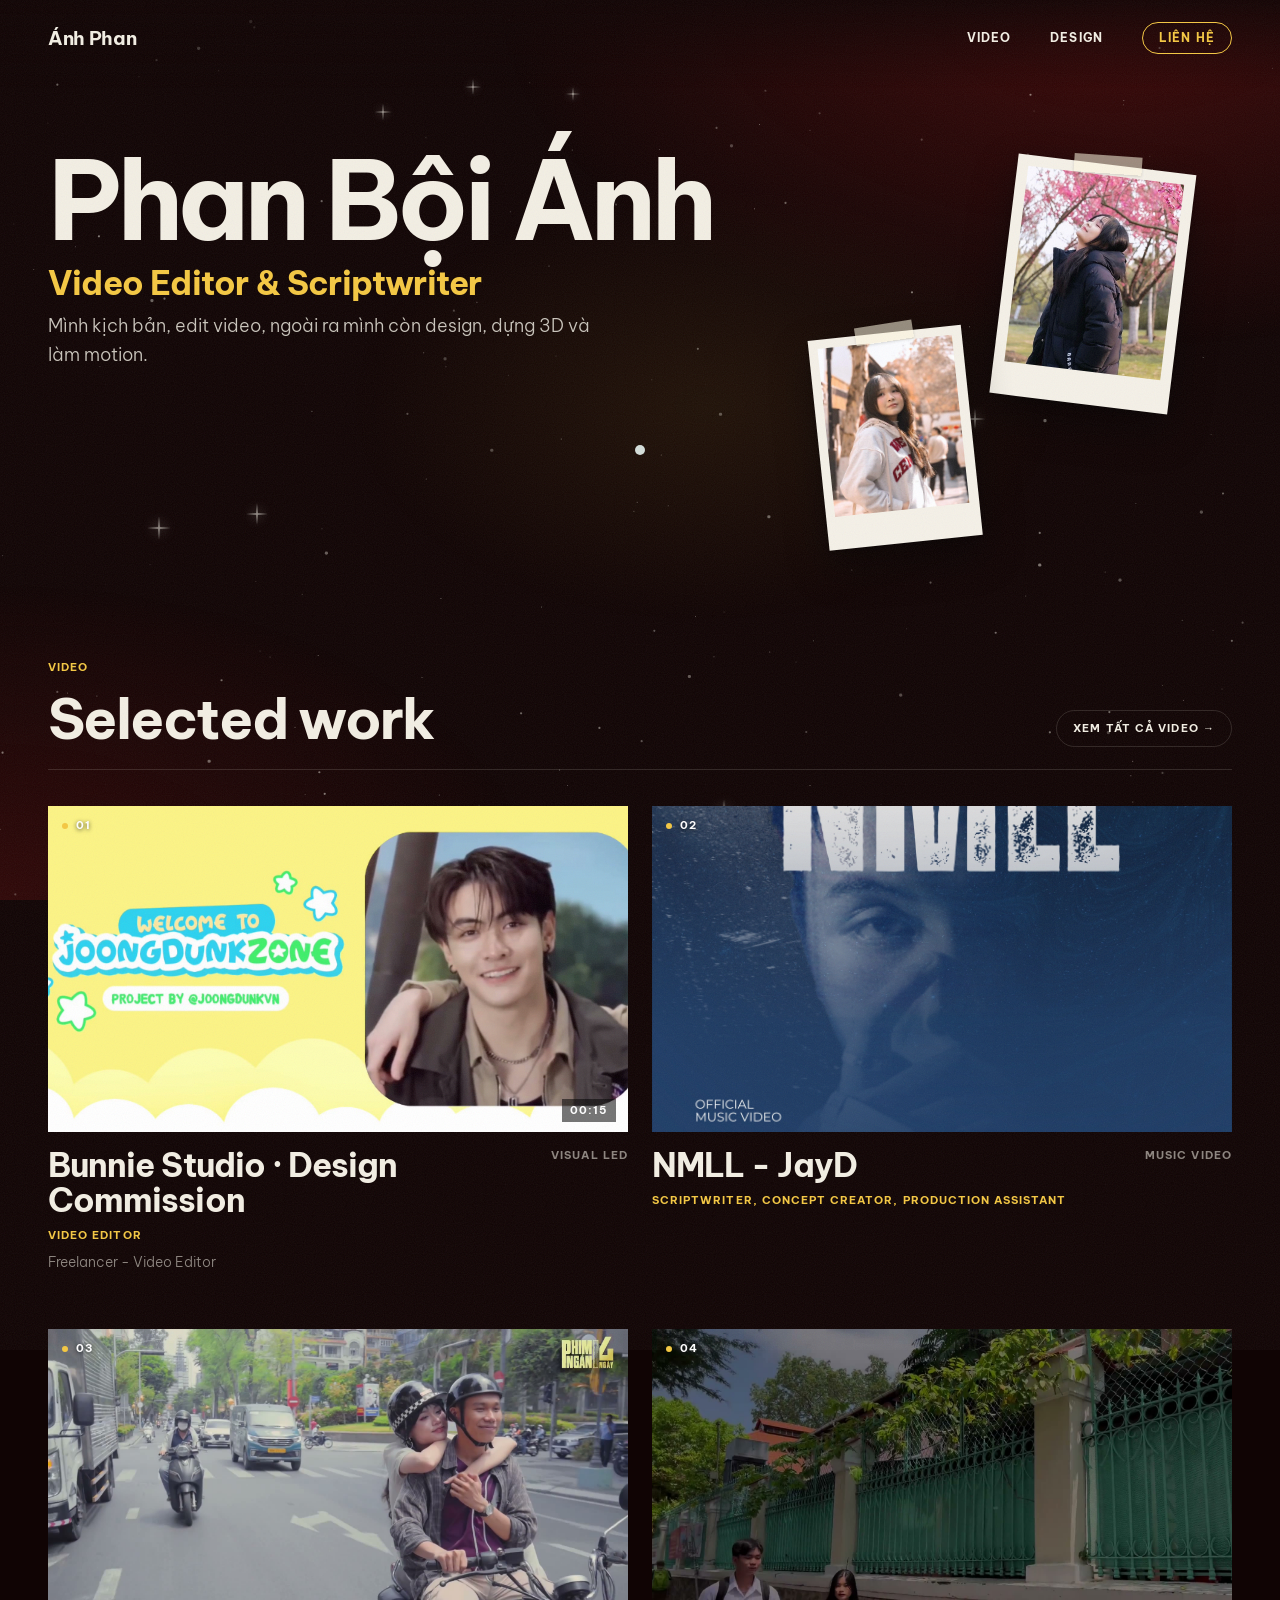
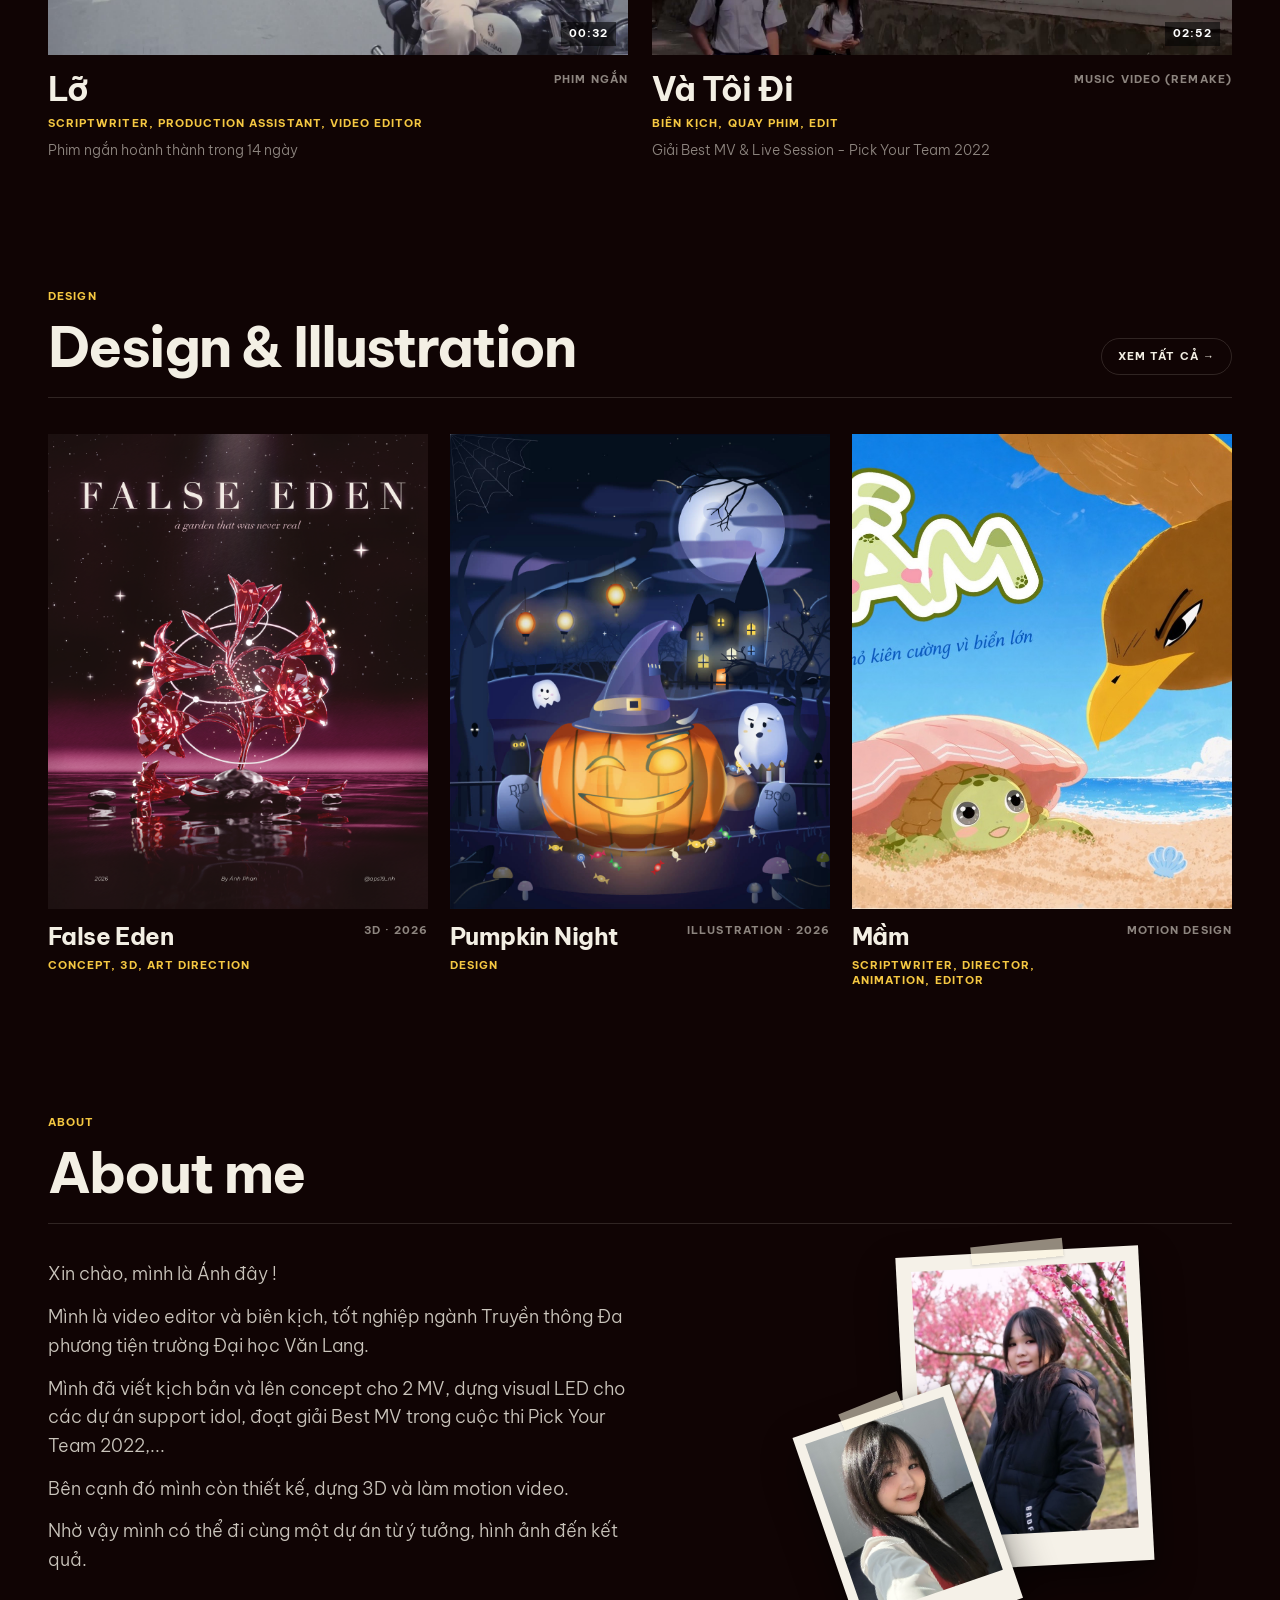
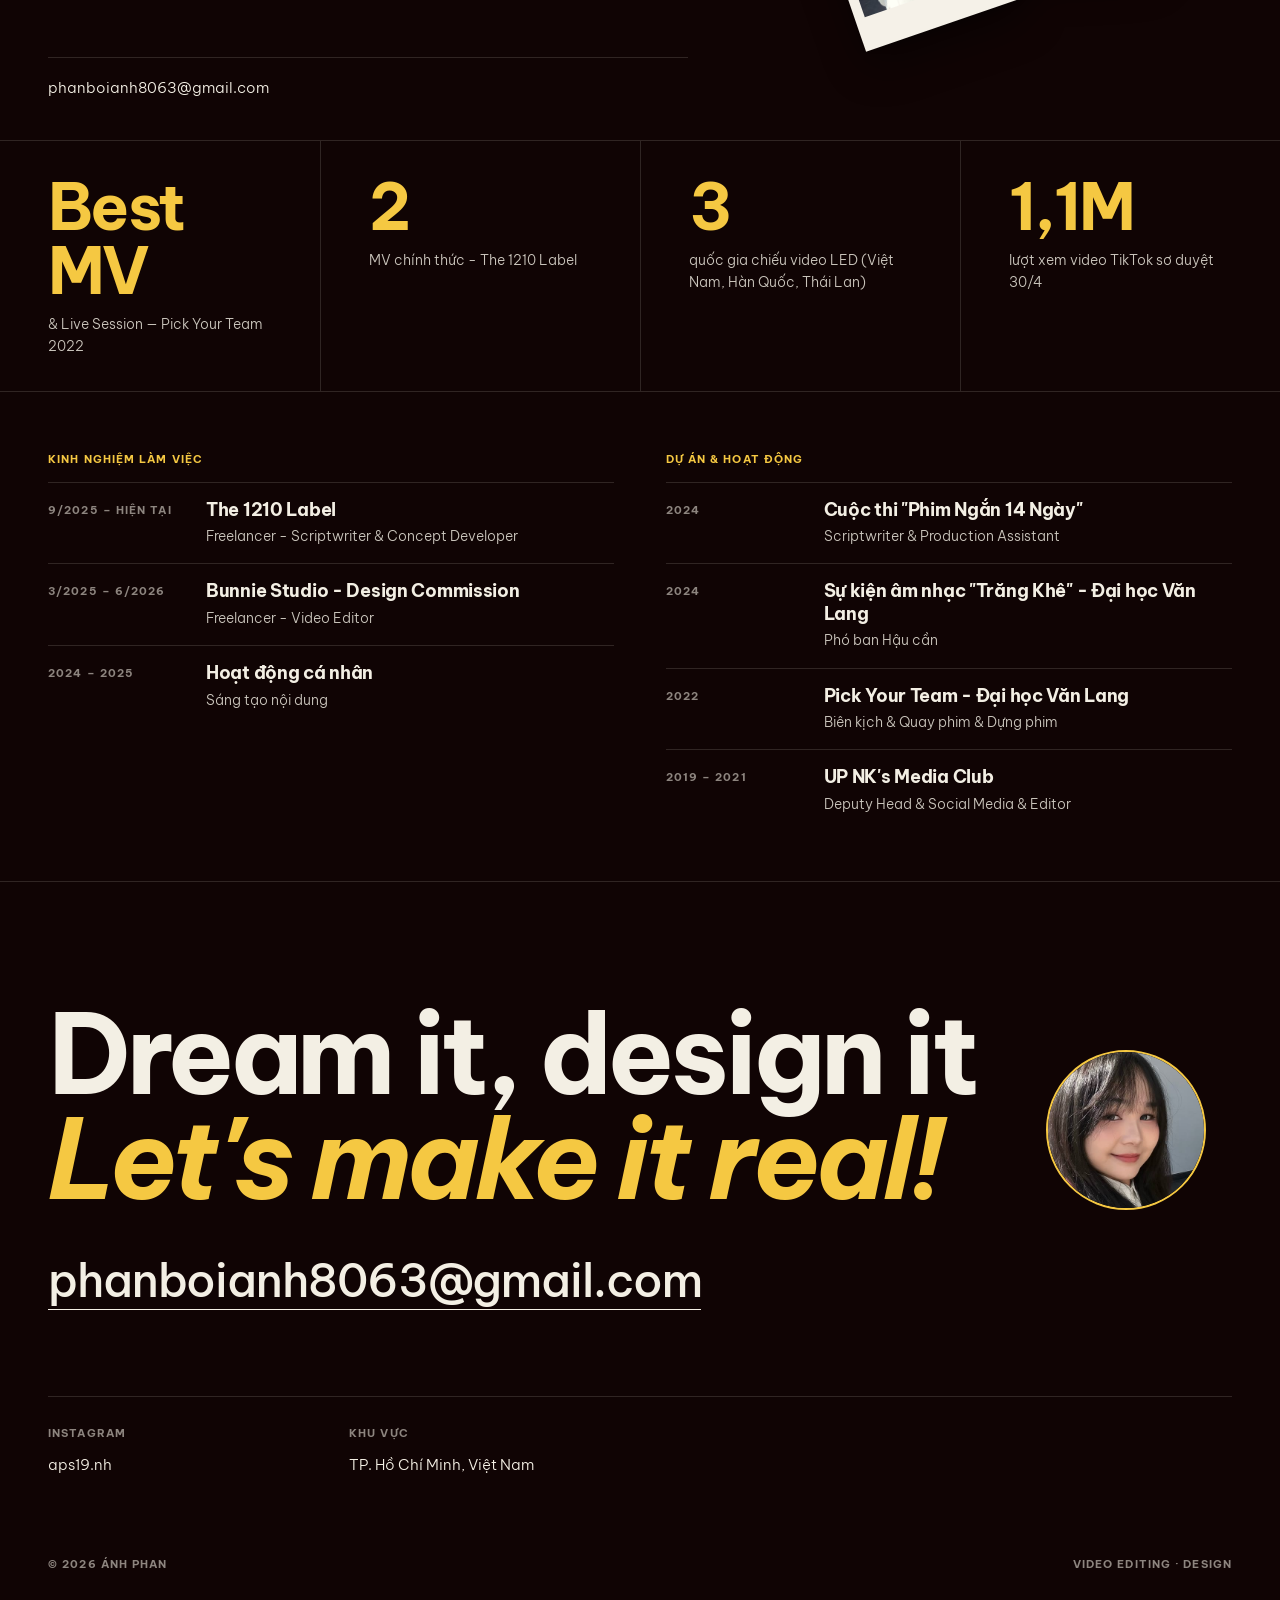
==== commit 7948e3b4: "Cập nhật nội dung 27/10/2026 00:41" ====
--- a/about.html
+++ b/about.html
@@ -1,92 +1,6 @@
 <!doctype html>
-<html lang="vi" data-site>
-<head>
 <meta charset="utf-8">
-<meta name="viewport" content="width=device-width, initial-scale=1">
 <title>About — Phan Bội Ánh</title>
-<meta name="description" content="Portfolio của Phan Bội Ánh — Video Editor & Scriptwriter: MV, phim ngắn, video LED, thiết kế và minh hoạ.">
-<!-- icon trên tab trình duyệt + ảnh xem trước khi gửi link (Zalo, Messenger, Facebook…) -->
-<link rel="icon" href="favicon.svg" type="image/svg+xml">
-<meta property="og:type" content="website">
-<meta property="og:title" content="About — Phan Bội Ánh">
-<meta property="og:description" content="Portfolio của Phan Bội Ánh — Video Editor & Scriptwriter: MV, phim ngắn, video LED, thiết kế và minh hoạ.">
-<meta property="og:image" content="https://phanboianh.github.io/assets/og.jpg">
-<meta property="og:image:width" content="1200">
-<meta property="og:image:height" content="630">
-<meta property="og:url" content="https://phanboianh.github.io/about.html">
-<meta name="twitter:card" content="summary_large_image">
-<link rel="preconnect" href="https://fonts.googleapis.com">
-<link rel="preconnect" href="https://fonts.gstatic.com" crossorigin>
-<link href="https://fonts.googleapis.com/css2?family=Arimo:wght@400;500;600;700&family=Be+Vietnam+Pro:wght@300;400;500&family=Dancing+Script:wght@600&display=swap&subset=vietnamese" rel="stylesheet">
-<link rel="stylesheet" href="site.css?v=202610262234">
-<!-- nội dung + màu/font chọn trong Trình chỉnh sửa: nạp sớm để trang không bị nháy màu -->
-<script src="noi-dung.js?v=202610262234"></script>
-<script src="giao-dien.js?v=202610262234"></script>
-</head>
-<body data-page="about">
-
-<!-- Menu: logo "Ánh Phan" về trang chủ · Video · Design · About · Contact (cuối trang) -->
-<header class="nav">
-  <a href="index.html" class="logo" id="logo"></a>
-  <nav>
-    <a href="video.html"><i>01</i>Video</a>
-    <a href="design.html"><i>02</i>Design</a>
-    <a href="about.html" class="on"><i>03</i>About</a>
-    <a href="#contact"><i>04</i>Contact</a>
-  </nav>
-</header>
-
-<!-- Thông tin chung: tên, vai trò, giới thiệu, ảnh chân dung (nội dung lấy từ noi-dung.js → about) -->
-<section class="ab-hero" data-deco="about">
-  <div class="ab-intro">
-    <span class="mono crumb">03 — About</span>
-    <h1 id="ab-name"></h1>
-    <p class="ab-role" id="ab-role"></p>
-    <p class="ab-line" id="ab-line"></p>
-    <div class="ab-sum" id="ab-sum"></div>
-    <div class="ab-contact" id="ab-contact"></div>
-  </div>
-</section>
-
-<div class="ab-nums" id="ab-nums"></div>
-
-<section class="ab-sec">
-  <h2 class="ab-h">Kinh nghiệm làm việc</h2>
-  <div id="ab-exp"></div>
-</section>
-
-<section class="ab-sec">
-  <h2 class="ab-h">Dự án &amp; hoạt động</h2>
-  <div id="ab-act"></div>
-</section>
-
-<section class="ab-sec ab-grid">
-  <div>
-    <h2 class="ab-h">Kỹ năng</h2>
-    <div class="ab-skills" id="ab-skills"></div>
-  </div>
-  <div>
-    <h2 class="ab-h">Công cụ</h2>
-    <ul class="ab-tools" id="ab-tools"></ul>
-  </div>
-</section>
-
-<section class="ab-sec ab-grid three">
-  <div><h2 class="ab-h">Học vấn</h2><div class="ab-edu" id="ab-edu"></div></div>
-  <div><h2 class="ab-h">Ngôn ngữ</h2><ul class="ab-list" id="ab-lang"></ul></div>
-  <div><h2 class="ab-h">Mục tiêu</h2><div class="ab-goal" id="ab-goal"></div></div>
-</section>
-
-<!-- Liên hệ (cuối mọi trang) -->
-<section id="contact" data-deco="contact">
-  <h2 class="big" data-reveal><span id="c1"></span><br><em id="c2"></em></h2>
-  <a class="mail" id="mail" data-reveal></a>
-  <div class="links" id="links" data-reveal></div>
-  <footer class="site mono"><span id="copy"></span><span>Video editing · Design</span></footer>
-</section>
-
-<div class="cursor" id="cursor"><b>XEM</b></div>
-
-<script src="site.js?v=202610262234"></script>
-</body>
-</html>
+<!-- Trang About đã gộp vào trang chủ (index.html#about) -->
+<script>location.replace('index.html#about')</script>
+<a href="index.html#about">Mở phần About</a>
